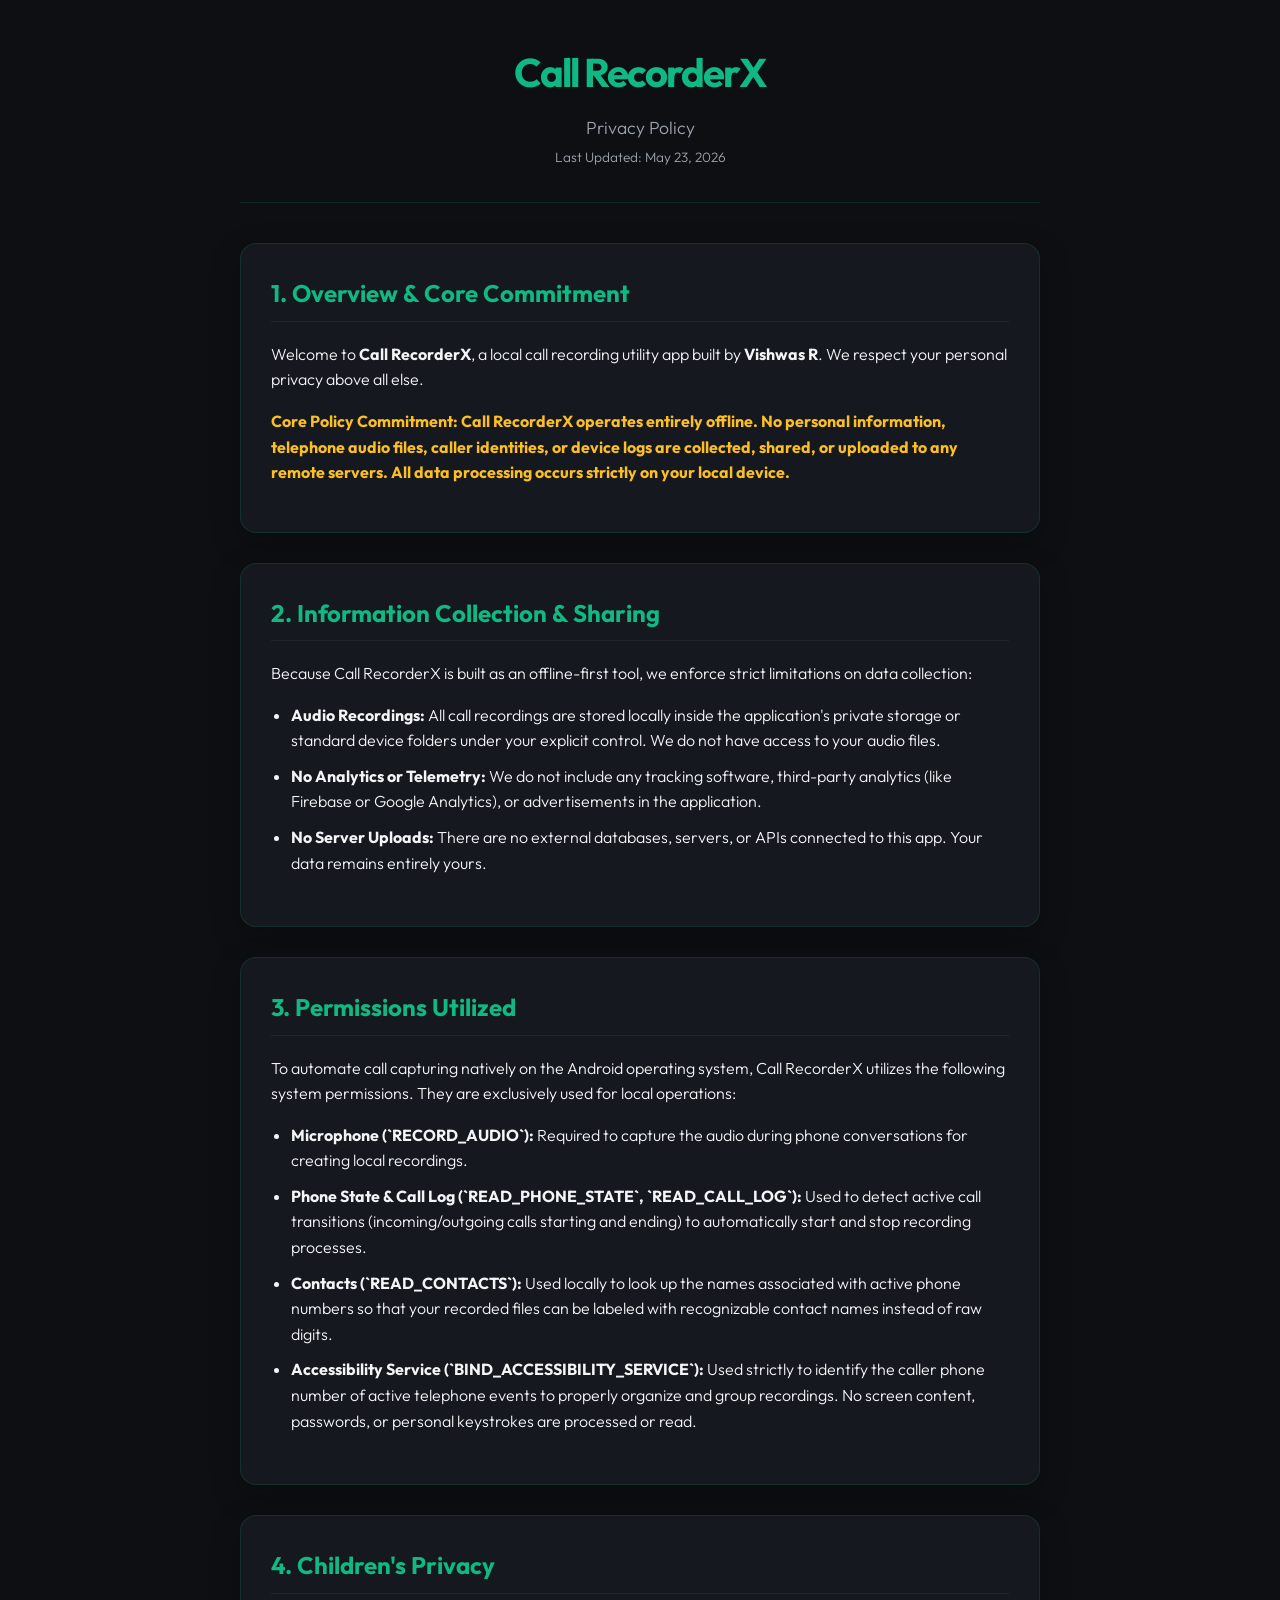
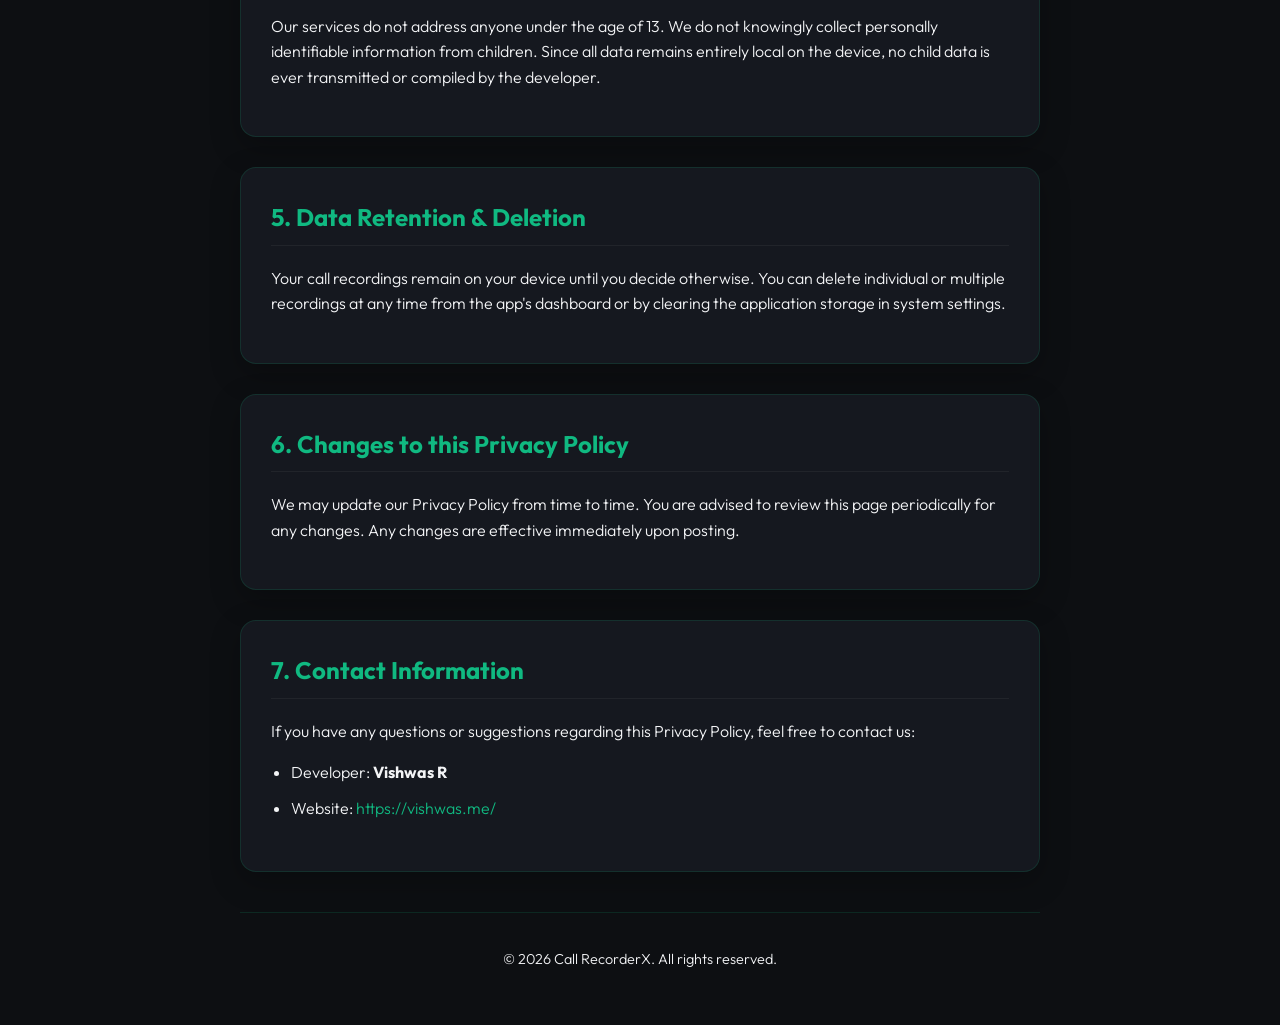
==== docs/privacy.html @ d903be8d "Organize web pages under docs/ folder and add high-end Call RecorderX landing page" ====
<!DOCTYPE html>
<html lang="en">
<head>
    <meta charset="UTF-8">
    <meta name="viewport" content="width=device-width, initial-scale=1.0">
    <title>Privacy Policy | Call RecorderX</title>
    <link rel="preconnect" href="https://fonts.googleapis.com">
    <link rel="preconnect" href="https://fonts.gstatic.com" crossorigin>
    <link href="https://fonts.googleapis.com/css2?family=Outfit:wght@300;400;600;700&display=swap" rel="stylesheet">
    <style>
        :root {
            --bg-color: #0d0f12;
            --card-bg: #15181f;
            --primary: #10b981;
            --text-main: #f3f4f6;
            --text-muted: #9ca3af;
            --border-color: rgba(16, 185, 129, 0.15);
        }

        body {
            font-family: 'Outfit', sans-serif;
            background-color: var(--bg-color);
            color: var(--text-main);
            line-height: 1.6;
            margin: 0;
            padding: 0;
        }

        .container {
            max-width: 800px;
            margin: 0 auto;
            padding: 40px 20px;
        }

        header {
            text-align: center;
            margin-bottom: 40px;
            padding-bottom: 20px;
            border-bottom: 1px solid var(--border-color);
        }

        .logo {
            font-size: 2.5rem;
            font-weight: 700;
            color: var(--primary);
            margin: 0 0 10px 0;
            letter-spacing: -0.05em;
            text-decoration: none;
            display: inline-block;
        }

        .subtitle {
            color: var(--text-muted);
            margin: 0;
            font-size: 1.1rem;
        }

        .card {
            background-color: var(--card-bg);
            border: 1px solid var(--border-color);
            border-radius: 16px;
            padding: 30px;
            box-shadow: 0 10px 30px rgba(0, 0, 0, 0.25);
            margin-bottom: 30px;
        }

        h2 {
            color: var(--primary);
            font-size: 1.5rem;
            margin-top: 0;
            border-bottom: 1px solid rgba(255, 255, 255, 0.05);
            padding-bottom: 8px;
        }

        p, li {
            color: var(--text-main);
            font-weight: 300;
        }

        .highlight {
            color: #fbbf24;
            font-weight: 400;
        }

        ul {
            padding-left: 20px;
            margin-bottom: 20px;
        }

        li {
            margin-bottom: 10px;
        }

        a {
            color: var(--primary);
            text-decoration: none;
        }

        a:hover {
            text-decoration: underline;
        }

        footer {
            text-align: center;
            margin-top: 40px;
            color: var(--text-muted);
            font-size: 0.9rem;
            border-top: 1px solid var(--border-color);
            padding-top: 20px;
        }
    </style>
</head>
<body>
    <div class="container">
        <header>
            <a href="index.html" class="logo">Call RecorderX</a>
            <p class="subtitle">Privacy Policy</p>
            <p style="color: var(--text-muted); font-size: 0.85rem; margin-top: 5px;">Last Updated: May 23, 2026</p>
        </header>

        <div class="card">
            <h2>1. Overview & Core Commitment</h2>
            <p>Welcome to <strong>Call RecorderX</strong>, a local call recording utility app built by <strong>Vishwas R</strong>. We respect your personal privacy above all else.</p>
            <p class="highlight"><strong>Core Policy Commitment: Call RecorderX operates entirely offline. No personal information, telephone audio files, caller identities, or device logs are collected, shared, or uploaded to any remote servers. All data processing occurs strictly on your local device.</strong></p>
        </div>

        <div class="card">
            <h2>2. Information Collection & Sharing</h2>
            <p>Because Call RecorderX is built as an offline-first tool, we enforce strict limitations on data collection:</p>
            <ul>
                <li><strong>Audio Recordings:</strong> All call recordings are stored locally inside the application's private storage or standard device folders under your explicit control. We do not have access to your audio files.</li>
                <li><strong>No Analytics or Telemetry:</strong> We do not include any tracking software, third-party analytics (like Firebase or Google Analytics), or advertisements in the application.</li>
                <li><strong>No Server Uploads:</strong> There are no external databases, servers, or APIs connected to this app. Your data remains entirely yours.</li>
            </ul>
        </div>

        <div class="card">
            <h2>3. Permissions Utilized</h2>
            <p>To automate call capturing natively on the Android operating system, Call RecorderX utilizes the following system permissions. They are exclusively used for local operations:</p>
            <ul>
                <li><strong>Microphone (`RECORD_AUDIO`):</strong> Required to capture the audio during phone conversations for creating local recordings.</li>
                <li><strong>Phone State & Call Log (`READ_PHONE_STATE`, `READ_CALL_LOG`):</strong> Used to detect active call transitions (incoming/outgoing calls starting and ending) to automatically start and stop recording processes.</li>
                <li><strong>Contacts (`READ_CONTACTS`):</strong> Used locally to look up the names associated with active phone numbers so that your recorded files can be labeled with recognizable contact names instead of raw digits.</li>
                <li><strong>Accessibility Service (`BIND_ACCESSIBILITY_SERVICE`):</strong> Used strictly to identify the caller phone number of active telephone events to properly organize and group recordings. No screen content, passwords, or personal keystrokes are processed or read.</li>
            </ul>
        </div>

        <div class="card">
            <h2>4. Children's Privacy</h2>
            <p>Our services do not address anyone under the age of 13. We do not knowingly collect personally identifiable information from children. Since all data remains entirely local on the device, no child data is ever transmitted or compiled by the developer.</p>
        </div>

        <div class="card">
            <h2>5. Data Retention & Deletion</h2>
            <p>Your call recordings remain on your device until you decide otherwise. You can delete individual or multiple recordings at any time from the app's dashboard or by clearing the application storage in system settings.</p>
        </div>

        <div class="card">
            <h2>6. Changes to this Privacy Policy</h2>
            <p>We may update our Privacy Policy from time to time. You are advised to review this page periodically for any changes. Any changes are effective immediately upon posting.</p>
        </div>

        <div class="card">
            <h2>7. Contact Information</h2>
            <p>If you have any questions or suggestions regarding this Privacy Policy, feel free to contact us:</p>
            <ul>
                <li>Developer: <strong>Vishwas R</strong></li>
                <li>Website: <a href="https://vishwas.me/" target="_blank">https://vishwas.me/</a></li>
            </ul>
        </div>

        <footer>
            <p>&copy; 2026 Call RecorderX. All rights reserved.</p>
        </footer>
    </div>
</body>
</html>
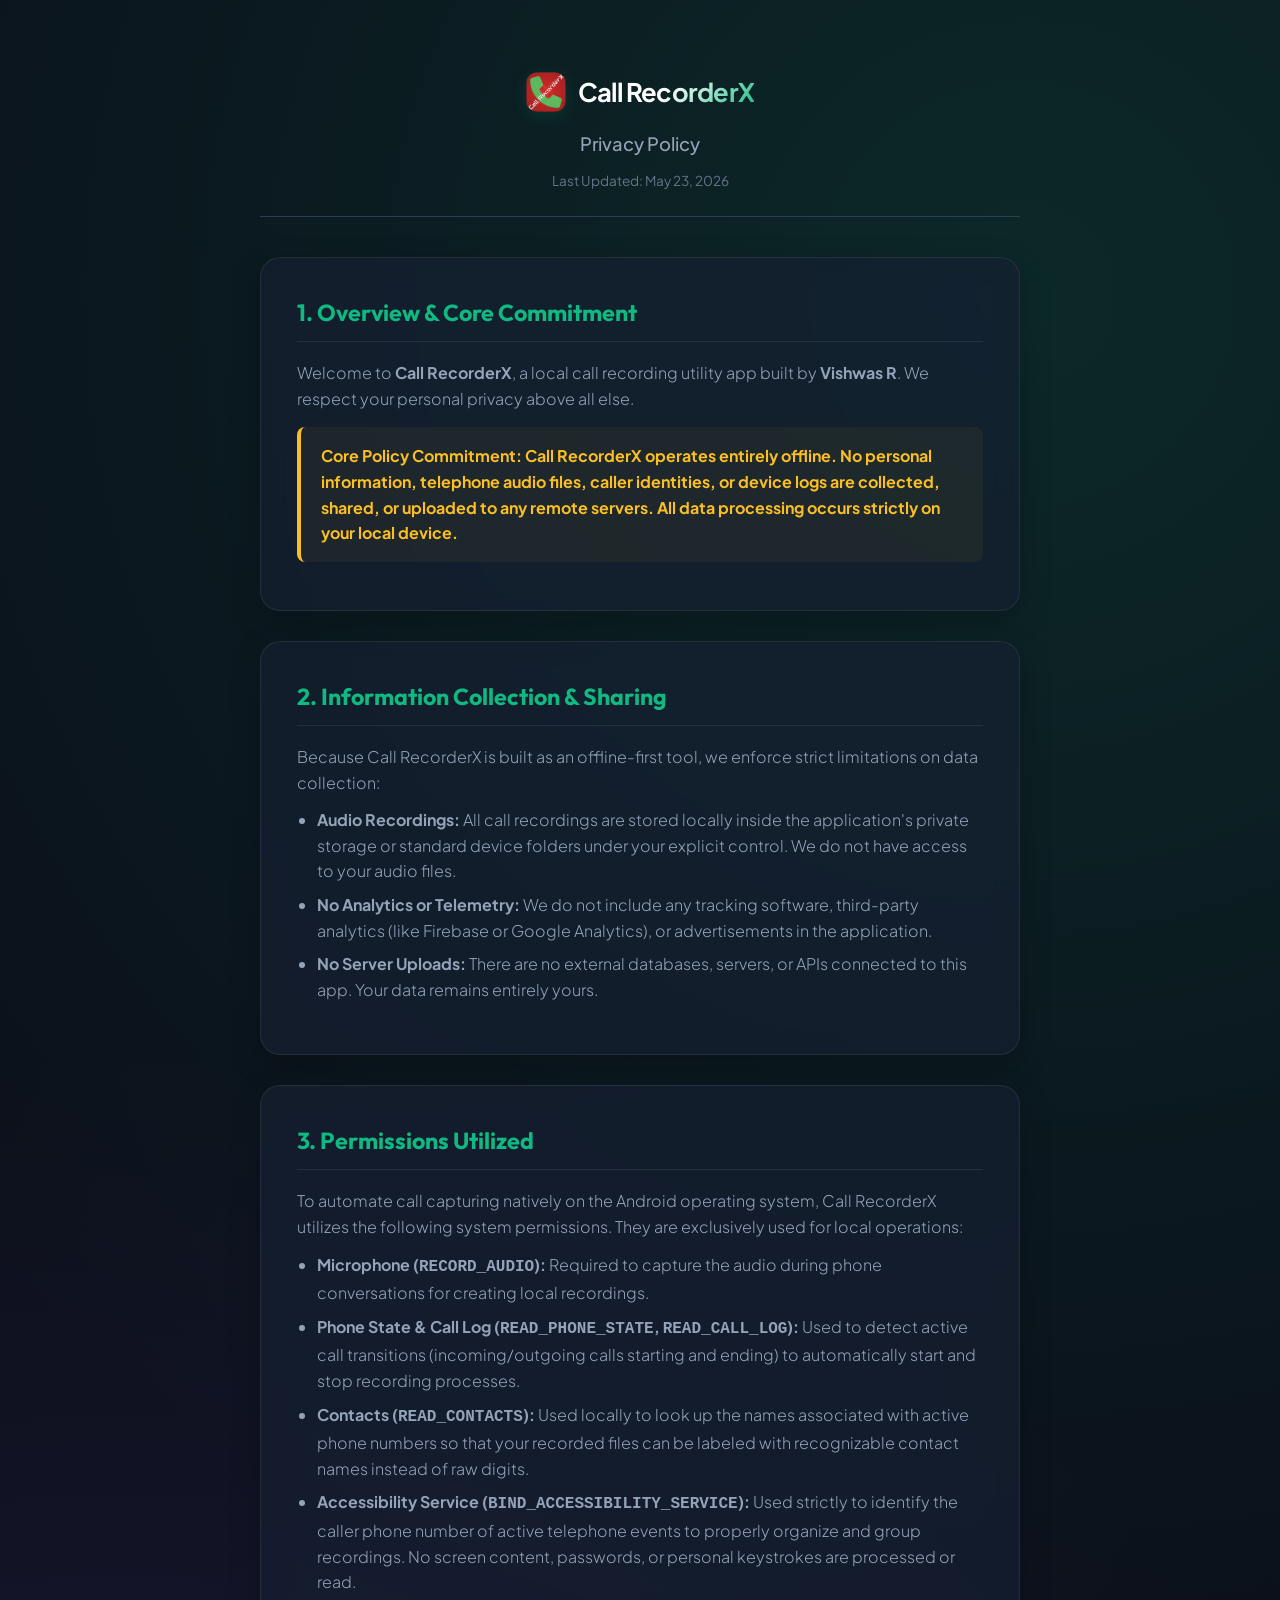
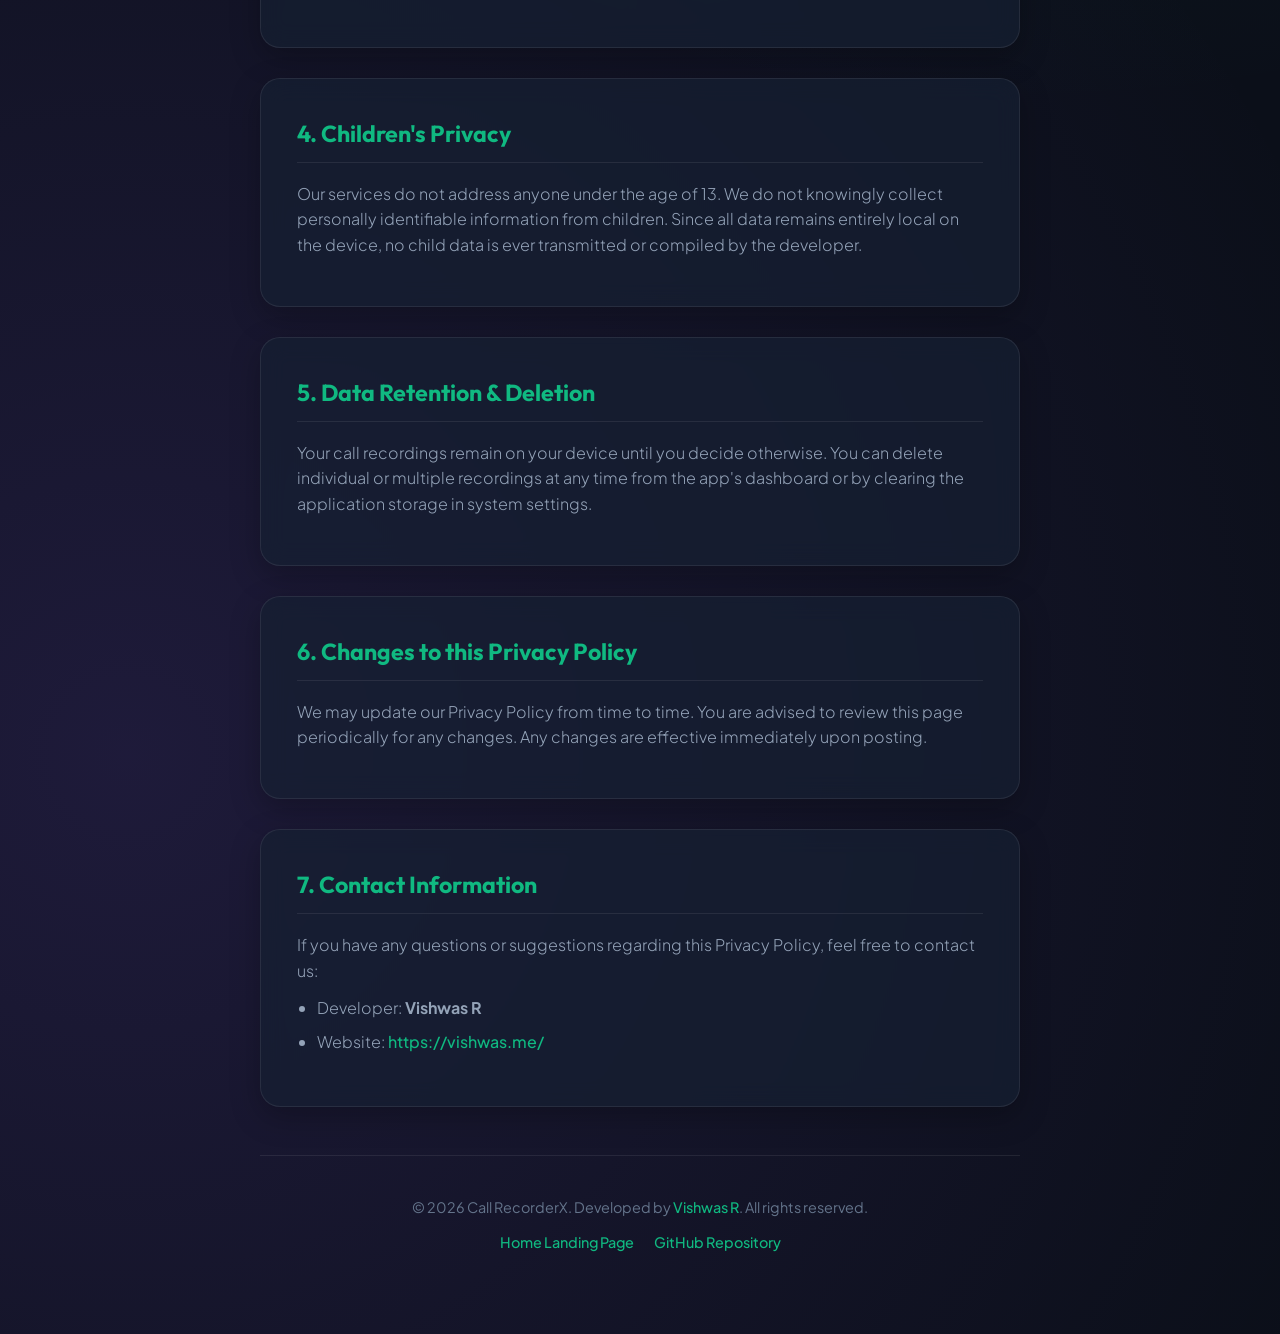
==== commit b35ff17a: "Refactor landing page and privacy policy to use shared stylesheet and update asset paths" ====
--- a/docs/privacy.html
+++ b/docs/privacy.html
@@ -4,173 +4,103 @@
     <meta charset="UTF-8">
     <meta name="viewport" content="width=device-width, initial-scale=1.0">
     <title>Privacy Policy | Call RecorderX</title>
+    <meta name="description" content="Read the privacy policy of Call RecorderX. 100% offline-first application with no data collection or tracking.">
+
+    <!-- Favicon -->
+    <link rel="icon" type="image/png" href="assets/images/logo.png">
+
+    <!-- Open Graph / Facebook -->
+    <meta property="og:type" content="website">
+    <meta property="og:url" content="https://vishwas-r.github.io/call-recorderx-dist/privacy.html">
+    <meta property="og:title" content="Privacy Policy | Call RecorderX">
+    <meta property="og:description" content="Read the privacy policy of Call RecorderX. 100% offline-first application with no data collection or tracking.">
+    <meta property="og:image" content="https://vishwas-r.github.io/call-recorderx-dist/assets/images/logo.png">
+
+    <!-- Twitter -->
+    <meta property="twitter:card" content="summary">
+    <meta property="twitter:url" content="https://vishwas-r.github.io/call-recorderx-dist/privacy.html">
+    <meta property="twitter:title" content="Privacy Policy | Call RecorderX">
+    <meta property="twitter:description" content="Read the privacy policy of Call RecorderX. 100% offline-first application with no data collection or tracking.">
+    <meta property="twitter:image" content="https://vishwas-r.github.io/call-recorderx-dist/assets/images/logo.png">
+
     <link rel="preconnect" href="https://fonts.googleapis.com">
     <link rel="preconnect" href="https://fonts.gstatic.com" crossorigin>
-    <link href="https://fonts.googleapis.com/css2?family=Outfit:wght@300;400;600;700&display=swap" rel="stylesheet">
-    <style>
-        :root {
-            --bg-color: #0d0f12;
-            --card-bg: #15181f;
-            --primary: #10b981;
-            --text-main: #f3f4f6;
-            --text-muted: #9ca3af;
-            --border-color: rgba(16, 185, 129, 0.15);
-        }
-
-        body {
-            font-family: 'Outfit', sans-serif;
-            background-color: var(--bg-color);
-            color: var(--text-main);
-            line-height: 1.6;
-            margin: 0;
-            padding: 0;
-        }
-
-        .container {
-            max-width: 800px;
-            margin: 0 auto;
-            padding: 40px 20px;
-        }
-
-        header {
-            text-align: center;
-            margin-bottom: 40px;
-            padding-bottom: 20px;
-            border-bottom: 1px solid var(--border-color);
-        }
-
-        .logo {
-            font-size: 2.5rem;
-            font-weight: 700;
-            color: var(--primary);
-            margin: 0 0 10px 0;
-            letter-spacing: -0.05em;
-            text-decoration: none;
-            display: inline-block;
-        }
-
-        .subtitle {
-            color: var(--text-muted);
-            margin: 0;
-            font-size: 1.1rem;
-        }
-
-        .card {
-            background-color: var(--card-bg);
-            border: 1px solid var(--border-color);
-            border-radius: 16px;
-            padding: 30px;
-            box-shadow: 0 10px 30px rgba(0, 0, 0, 0.25);
-            margin-bottom: 30px;
-        }
-
-        h2 {
-            color: var(--primary);
-            font-size: 1.5rem;
-            margin-top: 0;
-            border-bottom: 1px solid rgba(255, 255, 255, 0.05);
-            padding-bottom: 8px;
-        }
-
-        p, li {
-            color: var(--text-main);
-            font-weight: 300;
-        }
-
-        .highlight {
-            color: #fbbf24;
-            font-weight: 400;
-        }
-
-        ul {
-            padding-left: 20px;
-            margin-bottom: 20px;
-        }
-
-        li {
-            margin-bottom: 10px;
-        }
-
-        a {
-            color: var(--primary);
-            text-decoration: none;
-        }
-
-        a:hover {
-            text-decoration: underline;
-        }
-
-        footer {
-            text-align: center;
-            margin-top: 40px;
-            color: var(--text-muted);
-            font-size: 0.9rem;
-            border-top: 1px solid var(--border-color);
-            padding-top: 20px;
-        }
-    </style>
+    <link href="https://fonts.googleapis.com/css2?family=Outfit:wght@300;400;500;600;700&family=Plus+Jakarta+Sans:wght@300;400;500;600;700&display=swap" rel="stylesheet">
+    <link rel="stylesheet" href="assets/css/style.css">
 </head>
 <body>
-    <div class="container">
-        <header>
-            <a href="index.html" class="logo">Call RecorderX</a>
-            <p class="subtitle">Privacy Policy</p>
-            <p style="color: var(--text-muted); font-size: 0.85rem; margin-top: 5px;">Last Updated: May 23, 2026</p>
+    <div class="privacy-container" style="padding-top: 48px; padding-bottom: 48px;">
+        <!-- Header -->
+        <header class="privacy-header">
+            <a href="index.html" class="logo-container">
+                <img src="assets/images/logo.png" alt="Call RecorderX Logo" class="logo-img">
+                <span class="logo-text">Call RecorderX</span>
+            </a>
+            <p class="subtitle" style="margin-top: 8px;">Privacy Policy</p>
+            <p style="color: var(--text-muted); font-size: 0.85rem; margin-top: 4px;">Last Updated: May 23, 2026</p>
         </header>
 
-        <div class="card">
-            <h2>1. Overview & Core Commitment</h2>
-            <p>Welcome to <strong>Call RecorderX</strong>, a local call recording utility app built by <strong>Vishwas R</strong>. We respect your personal privacy above all else.</p>
-            <p class="highlight"><strong>Core Policy Commitment: Call RecorderX operates entirely offline. No personal information, telephone audio files, caller identities, or device logs are collected, shared, or uploaded to any remote servers. All data processing occurs strictly on your local device.</strong></p>
-        </div>
+        <!-- Document Sections -->
+        <main>
+            <div class="privacy-card">
+                <h2>1. Overview & Core Commitment</h2>
+                <p>Welcome to <strong>Call RecorderX</strong>, a local call recording utility app built by <strong>Vishwas R</strong>. We respect your personal privacy above all else.</p>
+                <p class="highlight"><strong>Core Policy Commitment: Call RecorderX operates entirely offline. No personal information, telephone audio files, caller identities, or device logs are collected, shared, or uploaded to any remote servers. All data processing occurs strictly on your local device.</strong></p>
+            </div>
 
-        <div class="card">
-            <h2>2. Information Collection & Sharing</h2>
-            <p>Because Call RecorderX is built as an offline-first tool, we enforce strict limitations on data collection:</p>
-            <ul>
-                <li><strong>Audio Recordings:</strong> All call recordings are stored locally inside the application's private storage or standard device folders under your explicit control. We do not have access to your audio files.</li>
-                <li><strong>No Analytics or Telemetry:</strong> We do not include any tracking software, third-party analytics (like Firebase or Google Analytics), or advertisements in the application.</li>
-                <li><strong>No Server Uploads:</strong> There are no external databases, servers, or APIs connected to this app. Your data remains entirely yours.</li>
-            </ul>
-        </div>
+            <div class="privacy-card">
+                <h2>2. Information Collection & Sharing</h2>
+                <p>Because Call RecorderX is built as an offline-first tool, we enforce strict limitations on data collection:</p>
+                <ul>
+                    <li><strong>Audio Recordings:</strong> All call recordings are stored locally inside the application's private storage or standard device folders under your explicit control. We do not have access to your audio files.</li>
+                    <li><strong>No Analytics or Telemetry:</strong> We do not include any tracking software, third-party analytics (like Firebase or Google Analytics), or advertisements in the application.</li>
+                    <li><strong>No Server Uploads:</strong> There are no external databases, servers, or APIs connected to this app. Your data remains entirely yours.</li>
+                </ul>
+            </div>
 
-        <div class="card">
-            <h2>3. Permissions Utilized</h2>
-            <p>To automate call capturing natively on the Android operating system, Call RecorderX utilizes the following system permissions. They are exclusively used for local operations:</p>
-            <ul>
-                <li><strong>Microphone (`RECORD_AUDIO`):</strong> Required to capture the audio during phone conversations for creating local recordings.</li>
-                <li><strong>Phone State & Call Log (`READ_PHONE_STATE`, `READ_CALL_LOG`):</strong> Used to detect active call transitions (incoming/outgoing calls starting and ending) to automatically start and stop recording processes.</li>
-                <li><strong>Contacts (`READ_CONTACTS`):</strong> Used locally to look up the names associated with active phone numbers so that your recorded files can be labeled with recognizable contact names instead of raw digits.</li>
-                <li><strong>Accessibility Service (`BIND_ACCESSIBILITY_SERVICE`):</strong> Used strictly to identify the caller phone number of active telephone events to properly organize and group recordings. No screen content, passwords, or personal keystrokes are processed or read.</li>
-            </ul>
-        </div>
+            <div class="privacy-card">
+                <h2>3. Permissions Utilized</h2>
+                <p>To automate call capturing natively on the Android operating system, Call RecorderX utilizes the following system permissions. They are exclusively used for local operations:</p>
+                <ul>
+                    <li><strong>Microphone (<code>RECORD_AUDIO</code>):</strong> Required to capture the audio during phone conversations for creating local recordings.</li>
+                    <li><strong>Phone State & Call Log (<code>READ_PHONE_STATE</code>, <code>READ_CALL_LOG</code>):</strong> Used to detect active call transitions (incoming/outgoing calls starting and ending) to automatically start and stop recording processes.</li>
+                    <li><strong>Contacts (<code>READ_CONTACTS</code>):</strong> Used locally to look up the names associated with active phone numbers so that your recorded files can be labeled with recognizable contact names instead of raw digits.</li>
+                    <li><strong>Accessibility Service (<code>BIND_ACCESSIBILITY_SERVICE</code>):</strong> Used strictly to identify the caller phone number of active telephone events to properly organize and group recordings. No screen content, passwords, or personal keystrokes are processed or read.</li>
+                </ul>
+            </div>
 
-        <div class="card">
-            <h2>4. Children's Privacy</h2>
-            <p>Our services do not address anyone under the age of 13. We do not knowingly collect personally identifiable information from children. Since all data remains entirely local on the device, no child data is ever transmitted or compiled by the developer.</p>
-        </div>
+            <div class="privacy-card">
+                <h2>4. Children's Privacy</h2>
+                <p>Our services do not address anyone under the age of 13. We do not knowingly collect personally identifiable information from children. Since all data remains entirely local on the device, no child data is ever transmitted or compiled by the developer.</p>
+            </div>
 
-        <div class="card">
-            <h2>5. Data Retention & Deletion</h2>
-            <p>Your call recordings remain on your device until you decide otherwise. You can delete individual or multiple recordings at any time from the app's dashboard or by clearing the application storage in system settings.</p>
-        </div>
+            <div class="privacy-card">
+                <h2>5. Data Retention & Deletion</h2>
+                <p>Your call recordings remain on your device until you decide otherwise. You can delete individual or multiple recordings at any time from the app's dashboard or by clearing the application storage in system settings.</p>
+            </div>
 
-        <div class="card">
-            <h2>6. Changes to this Privacy Policy</h2>
-            <p>We may update our Privacy Policy from time to time. You are advised to review this page periodically for any changes. Any changes are effective immediately upon posting.</p>
-        </div>
+            <div class="privacy-card">
+                <h2>6. Changes to this Privacy Policy</h2>
+                <p>We may update our Privacy Policy from time to time. You are advised to review this page periodically for any changes. Any changes are effective immediately upon posting.</p>
+            </div>
 
-        <div class="card">
-            <h2>7. Contact Information</h2>
-            <p>If you have any questions or suggestions regarding this Privacy Policy, feel free to contact us:</p>
-            <ul>
-                <li>Developer: <strong>Vishwas R</strong></li>
-                <li>Website: <a href="https://vishwas.me/" target="_blank">https://vishwas.me/</a></li>
-            </ul>
-        </div>
+            <div class="privacy-card">
+                <h2>7. Contact Information</h2>
+                <p>If you have any questions or suggestions regarding this Privacy Policy, feel free to contact us:</p>
+                <ul>
+                    <li>Developer: <strong>Vishwas R</strong></li>
+                    <li>Website: <a href="https://vishwas.me/" target="_blank">https://vishwas.me/</a></li>
+                </ul>
+            </div>
+        </main>
 
-        <footer>
-            <p>&copy; 2026 Call RecorderX. All rights reserved.</p>
+        <!-- Footer -->
+        <footer style="margin-top: 48px;">
+            <p>&copy; 2026 Call RecorderX. Developed by <a href="https://vishwas.me/" target="_blank">Vishwas R</a>. All rights reserved.</p>
+            <div class="footer-links">
+                <a href="index.html">Home Landing Page</a>
+                <a href="https://github.com/vishwas-r/call-recorderx-dist" target="_blank">GitHub Repository</a>
+            </div>
         </footer>
     </div>
 </body>
--- a/docs/assets/css/style.css
+++ b/docs/assets/css/style.css
@@ -0,0 +1,595 @@
+:root {
+    --bg-color: #0B0F19;
+    --card-bg: rgba(22, 32, 50, 0.7);
+    --primary: #10B981;
+    --primary-glow: rgba(16, 185, 129, 0.15);
+    --primary-hover: #059669;
+    --text-main: #FFFFFF;
+    --text-secondary: #94A3B8;
+    --text-muted: #64748B;
+    --border-color: #2E3D56;
+    --glass-border: rgba(255, 255, 255, 0.08);
+    --accent-purple: #8B5CF6;
+    --accent-purple-glow: rgba(139, 92, 246, 0.15);
+}
+
+* {
+    box-sizing: border-box;
+    margin: 0;
+    padding: 0;
+}
+
+body {
+    font-family: 'Plus Jakarta Sans', sans-serif;
+    background-color: var(--bg-color);
+    background-image: 
+        radial-gradient(circle at 80% 10%, var(--primary-glow) 0%, transparent 50%),
+        radial-gradient(circle at 10% 80%, var(--accent-purple-glow) 0%, transparent 50%);
+    color: var(--text-main);
+    line-height: 1.6;
+    min-height: 100vh;
+    display: flex;
+    flex-direction: column;
+    overflow-x: hidden;
+}
+
+h1, h2, h3, h4 {
+    font-family: 'Outfit', sans-serif;
+    font-weight: 700;
+}
+
+.container {
+    max-width: 1080px;
+    width: 100%;
+    margin: 0 auto;
+    padding: 0 24px;
+}
+
+/* --- Header --- */
+header {
+    display: flex;
+    justify-content: space-between;
+    align-items: center;
+    padding: 24px 0;
+    border-bottom: 1px solid var(--border-color);
+    margin-bottom: 48px;
+}
+
+/* Header variant for Privacy Policy page */
+header.privacy-header {
+    flex-direction: column;
+    gap: 8px;
+    text-align: center;
+    align-items: center;
+    border-bottom: 1px solid var(--border-color);
+    margin-bottom: 40px;
+}
+
+header.privacy-header .logo-container {
+    text-decoration: none;
+    transition: transform 0.2s ease;
+}
+
+header.privacy-header .logo-container:hover {
+    transform: scale(1.02);
+}
+
+.logo-container {
+    display: flex;
+    align-items: center;
+    gap: 12px;
+}
+
+.logo-img {
+    width: 40px;
+    height: 40px;
+    border-radius: 12px;
+    box-shadow: 0 4px 15px var(--primary-glow);
+    object-fit: contain;
+}
+
+.logo-text {
+    font-size: 1.6rem;
+    font-weight: 700;
+    letter-spacing: -0.03em;
+    background: linear-gradient(135deg, #FFFFFF 50%, var(--primary) 100%);
+    -webkit-background-clip: text;
+    -webkit-text-fill-color: transparent;
+}
+
+.early-access-badge {
+    font-size: 0.75rem;
+    background-color: var(--border-color);
+    color: var(--primary);
+    padding: 4px 8px;
+    border-radius: 20px;
+    font-weight: 600;
+    border: 1px solid var(--primary-glow);
+}
+
+.subtitle {
+    color: var(--text-secondary);
+    margin: 0;
+    font-size: 1.15rem;
+    font-weight: 500;
+}
+
+nav {
+    display: flex;
+    gap: 24px;
+    align-items: center;
+}
+
+nav a {
+    color: var(--text-secondary);
+    text-decoration: none;
+    font-size: 0.95rem;
+    font-weight: 500;
+    transition: color 0.2s ease;
+}
+
+nav a:hover {
+    color: var(--primary);
+}
+
+.github-link-icon {
+    display: flex;
+    align-items: center;
+    gap: 6px;
+}
+
+/* --- Hero --- */
+.hero {
+    text-align: center;
+    margin-bottom: 48px;
+}
+
+.hero h1 {
+    font-size: 3.4rem;
+    margin: 0 0 16px 0;
+    letter-spacing: -0.04em;
+    line-height: 1.15;
+    background: linear-gradient(135deg, #FFFFFF 40%, var(--primary) 100%);
+    -webkit-background-clip: text;
+    -webkit-text-fill-color: transparent;
+}
+
+.hero p {
+    font-size: 1.2rem;
+    color: var(--text-secondary);
+    max-width: 720px;
+    margin: 0 auto 36px auto;
+    font-weight: 300;
+}
+
+.cta-group {
+    display: flex;
+    gap: 16px;
+    justify-content: center;
+    flex-wrap: wrap;
+    margin-bottom: 48px;
+}
+
+/* --- Buttons --- */
+.btn {
+    display: inline-flex;
+    align-items: center;
+    justify-content: center;
+    padding: 14px 28px;
+    border-radius: 12px;
+    font-weight: 600;
+    font-size: 0.95rem;
+    text-decoration: none;
+    transition: all 0.25s cubic-bezier(0.4, 0, 0.2, 1);
+    gap: 8px;
+    cursor: pointer;
+}
+
+.btn-primary {
+    background-color: var(--primary);
+    color: #0B0F19;
+    box-shadow: 0 4px 20px var(--primary-glow);
+}
+
+.btn-primary:hover {
+    background-color: var(--primary-hover);
+    transform: translateY(-2px);
+    box-shadow: 0 8px 24px rgba(16, 185, 129, 0.4);
+}
+
+.btn-secondary {
+    background-color: rgba(255, 255, 255, 0.03);
+    color: var(--text-main);
+    border: 1px solid var(--glass-border);
+}
+
+.btn-secondary:hover {
+    background-color: rgba(255, 255, 255, 0.08);
+    transform: translateY(-2px);
+    border-color: var(--text-secondary);
+}
+
+/* --- Mockup Graphic Frame --- */
+.mockup-container {
+    width: 100%;
+    border-radius: 24px;
+    overflow: hidden;
+    border: 1px solid var(--border-color);
+    box-shadow: 0 20px 40px rgba(0, 0, 0, 0.4), 0 0 40px rgba(16, 185, 129, 0.05);
+    margin-bottom: 72px;
+    background-color: #080C14;
+    display: flex;
+    justify-content: center;
+    align-items: center;
+    transition: transform 0.3s ease, border-color 0.3s ease;
+}
+
+.mockup-container:hover {
+    transform: scale(1.01);
+    border-color: var(--primary);
+}
+
+.mockup-image {
+    width: 100%;
+    height: auto;
+    display: block;
+    object-fit: cover;
+}
+
+/* --- Fast Badges --- */
+.badge-grid {
+    display: grid;
+    grid-template-columns: repeat(auto-fit, minmax(220px, 1fr));
+    gap: 20px;
+    margin-bottom: 72px;
+}
+
+.badge-card {
+    background-color: var(--card-bg);
+    border: 1px solid var(--glass-border);
+    border-radius: 16px;
+    padding: 24px;
+    text-align: center;
+    transition: all 0.2s ease;
+}
+
+.badge-card:hover {
+    border-color: var(--primary-glow);
+    transform: translateY(-2px);
+}
+
+.badge-icon {
+    font-size: 2rem;
+    margin-bottom: 12px;
+    display: inline-block;
+}
+
+.badge-card h3 {
+    font-size: 1.1rem;
+    margin-bottom: 8px;
+}
+
+.badge-card p {
+    font-size: 0.85rem;
+    color: var(--text-secondary);
+    font-weight: 300;
+}
+
+/* --- Features Section --- */
+.section-header {
+    text-align: center;
+    margin-bottom: 48px;
+}
+
+.section-header h2 {
+    font-size: 2.2rem;
+    margin-bottom: 12px;
+    background: linear-gradient(135deg, #FFFFFF 50%, var(--primary) 100%);
+    -webkit-background-clip: text;
+    -webkit-text-fill-color: transparent;
+}
+
+.section-header p {
+    color: var(--text-secondary);
+    font-size: 1.05rem;
+    max-width: 600px;
+    margin: 0 auto;
+    font-weight: 300;
+}
+
+.features {
+    display: grid;
+    grid-template-columns: repeat(auto-fit, minmax(300px, 1fr));
+    gap: 24px;
+    margin-bottom: 72px;
+}
+
+.feature-card {
+    background-color: var(--card-bg);
+    backdrop-filter: blur(12px);
+    -webkit-backdrop-filter: blur(12px);
+    border: 1px solid var(--glass-border);
+    border-radius: 20px;
+    padding: 32px;
+    box-shadow: 0 10px 30px rgba(0, 0, 0, 0.2);
+    transition: all 0.25s ease;
+    display: flex;
+    flex-direction: column;
+    gap: 14px;
+}
+
+.feature-card:hover {
+    border-color: var(--primary);
+    box-shadow: 0 12px 36px rgba(16, 185, 129, 0.08);
+    transform: translateY(-4px);
+}
+
+.feature-top {
+    display: flex;
+    align-items: center;
+    gap: 14px;
+}
+
+.feature-icon-wrapper {
+    width: 44px;
+    height: 44px;
+    border-radius: 10px;
+    background-color: rgba(16, 185, 129, 0.1);
+    border: 1px solid rgba(16, 185, 129, 0.2);
+    display: flex;
+    align-items: center;
+    justify-content: center;
+    font-size: 1.35rem;
+    color: var(--primary);
+}
+
+.feature-card h3 {
+    font-size: 1.25rem;
+    font-weight: 600;
+}
+
+.feature-card p {
+    font-size: 0.95rem;
+    color: var(--text-secondary);
+    font-weight: 300;
+    line-height: 1.6;
+}
+
+.feature-tags {
+    display: flex;
+    flex-wrap: wrap;
+    gap: 6px;
+    margin-top: auto;
+    padding-top: 12px;
+}
+
+.feature-tag {
+    font-size: 0.72rem;
+    background-color: rgba(255, 255, 255, 0.04);
+    border: 1px solid var(--glass-border);
+    padding: 3px 8px;
+    border-radius: 6px;
+    color: var(--text-secondary);
+    font-weight: 500;
+}
+
+.feature-tag-primary {
+    color: var(--primary);
+    border-color: rgba(16, 185, 129, 0.2);
+    background-color: rgba(16, 185, 129, 0.05);
+}
+
+/* --- Setup / Configuration Guide --- */
+.guide-section {
+    background-color: rgba(22, 32, 50, 0.4);
+    border: 1px solid var(--border-color);
+    border-radius: 24px;
+    padding: 48px 32px;
+    margin-bottom: 72px;
+}
+
+.guide-steps {
+    display: flex;
+    flex-direction: column;
+    gap: 32px;
+    margin-top: 36px;
+}
+
+.guide-step {
+    display: flex;
+    gap: 20px;
+    align-items: flex-start;
+}
+
+.step-number {
+    width: 36px;
+    height: 36px;
+    border-radius: 50%;
+    background-color: var(--primary-glow);
+    border: 1px solid var(--primary);
+    color: var(--primary);
+    display: flex;
+    align-items: center;
+    justify-content: center;
+    font-weight: 700;
+    font-size: 0.95rem;
+    flex-shrink: 0;
+    font-family: 'Outfit', sans-serif;
+}
+
+.step-content {
+    flex: 1;
+}
+
+.step-content h3 {
+    font-size: 1.15rem;
+    margin-bottom: 8px;
+}
+
+.step-content p {
+    font-size: 0.95rem;
+    color: var(--text-secondary);
+    font-weight: 300;
+    margin-bottom: 12px;
+}
+
+/* Bypass sub-card */
+.bypass-card {
+    background-color: rgba(139, 92, 246, 0.05);
+    border: 1px dashed rgba(139, 92, 246, 0.25);
+    border-radius: 12px;
+    padding: 20px;
+    margin-top: 12px;
+}
+
+.bypass-card h4 {
+    color: var(--accent-purple);
+    font-size: 0.95rem;
+    margin-bottom: 8px;
+    display: flex;
+    align-items: center;
+    gap: 6px;
+}
+
+.bypass-card ol {
+    padding-left: 20px;
+    font-size: 0.88rem;
+    color: var(--text-secondary);
+    font-weight: 300;
+}
+
+.bypass-card li {
+    margin-bottom: 4px;
+}
+
+/* --- Privacy Policy Page Cards --- */
+.privacy-container {
+    max-width: 800px;
+    width: 100%;
+    margin: 0 auto;
+    padding: 0 20px;
+}
+
+.privacy-card {
+    background-color: var(--card-bg);
+    backdrop-filter: blur(12px);
+    -webkit-backdrop-filter: blur(12px);
+    border: 1px solid var(--glass-border);
+    border-radius: 20px;
+    padding: 36px;
+    box-shadow: 0 10px 30px rgba(0, 0, 0, 0.25);
+    margin-bottom: 30px;
+    transition: all 0.2s ease;
+}
+
+.privacy-card:hover {
+    border-color: var(--primary-glow);
+}
+
+.privacy-card h2 {
+    color: var(--primary);
+    font-size: 1.45rem;
+    margin-top: 0;
+    border-bottom: 1px solid rgba(255, 255, 255, 0.08);
+    padding-bottom: 10px;
+    margin-bottom: 18px;
+}
+
+.privacy-card p, .privacy-card li {
+    color: var(--text-secondary);
+    font-size: 1rem;
+    font-weight: 300;
+    margin-bottom: 12px;
+}
+
+.privacy-card ul {
+    padding-left: 20px;
+    margin-bottom: 16px;
+}
+
+.privacy-card li {
+    margin-bottom: 8px;
+}
+
+.highlight {
+    color: #fbbf24;
+    font-weight: 500;
+    background-color: rgba(251, 191, 36, 0.05);
+    border-left: 4px solid #fbbf24;
+    padding: 16px 20px;
+    border-radius: 8px;
+    margin: 16px 0;
+}
+
+.highlight strong {
+    color: #fbbf24;
+}
+
+.privacy-card a {
+    color: var(--primary);
+    text-decoration: none;
+    font-weight: 500;
+    transition: color 0.2s ease;
+}
+
+.privacy-card a:hover {
+    color: var(--primary-hover);
+    text-decoration: underline;
+}
+
+/* --- Footer --- */
+footer {
+    text-align: center;
+    padding: 40px 0;
+    border-top: 1px solid var(--glass-border);
+    color: var(--text-muted);
+    font-size: 0.9rem;
+    margin-top: auto;
+}
+
+footer p {
+    margin-bottom: 12px;
+}
+
+footer a {
+    color: var(--primary);
+    text-decoration: none;
+    font-weight: 500;
+    transition: color 0.2s ease;
+}
+
+footer a:hover {
+    color: var(--primary-hover);
+    text-decoration: underline;
+}
+
+.footer-links {
+    display: flex;
+    justify-content: center;
+    gap: 20px;
+    margin-top: 12px;
+}
+
+/* --- Responsive Queries --- */
+@media (max-width: 768px) {
+    .hero h1 {
+        font-size: 2.5rem;
+    }
+    .hero p {
+        font-size: 1.05rem;
+    }
+    header {
+        flex-direction: column;
+        gap: 16px;
+        text-align: center;
+    }
+    .guide-step {
+        gap: 12px;
+    }
+    .btn {
+        width: 100%;
+    }
+    .privacy-card {
+        padding: 24px;
+    }
+}
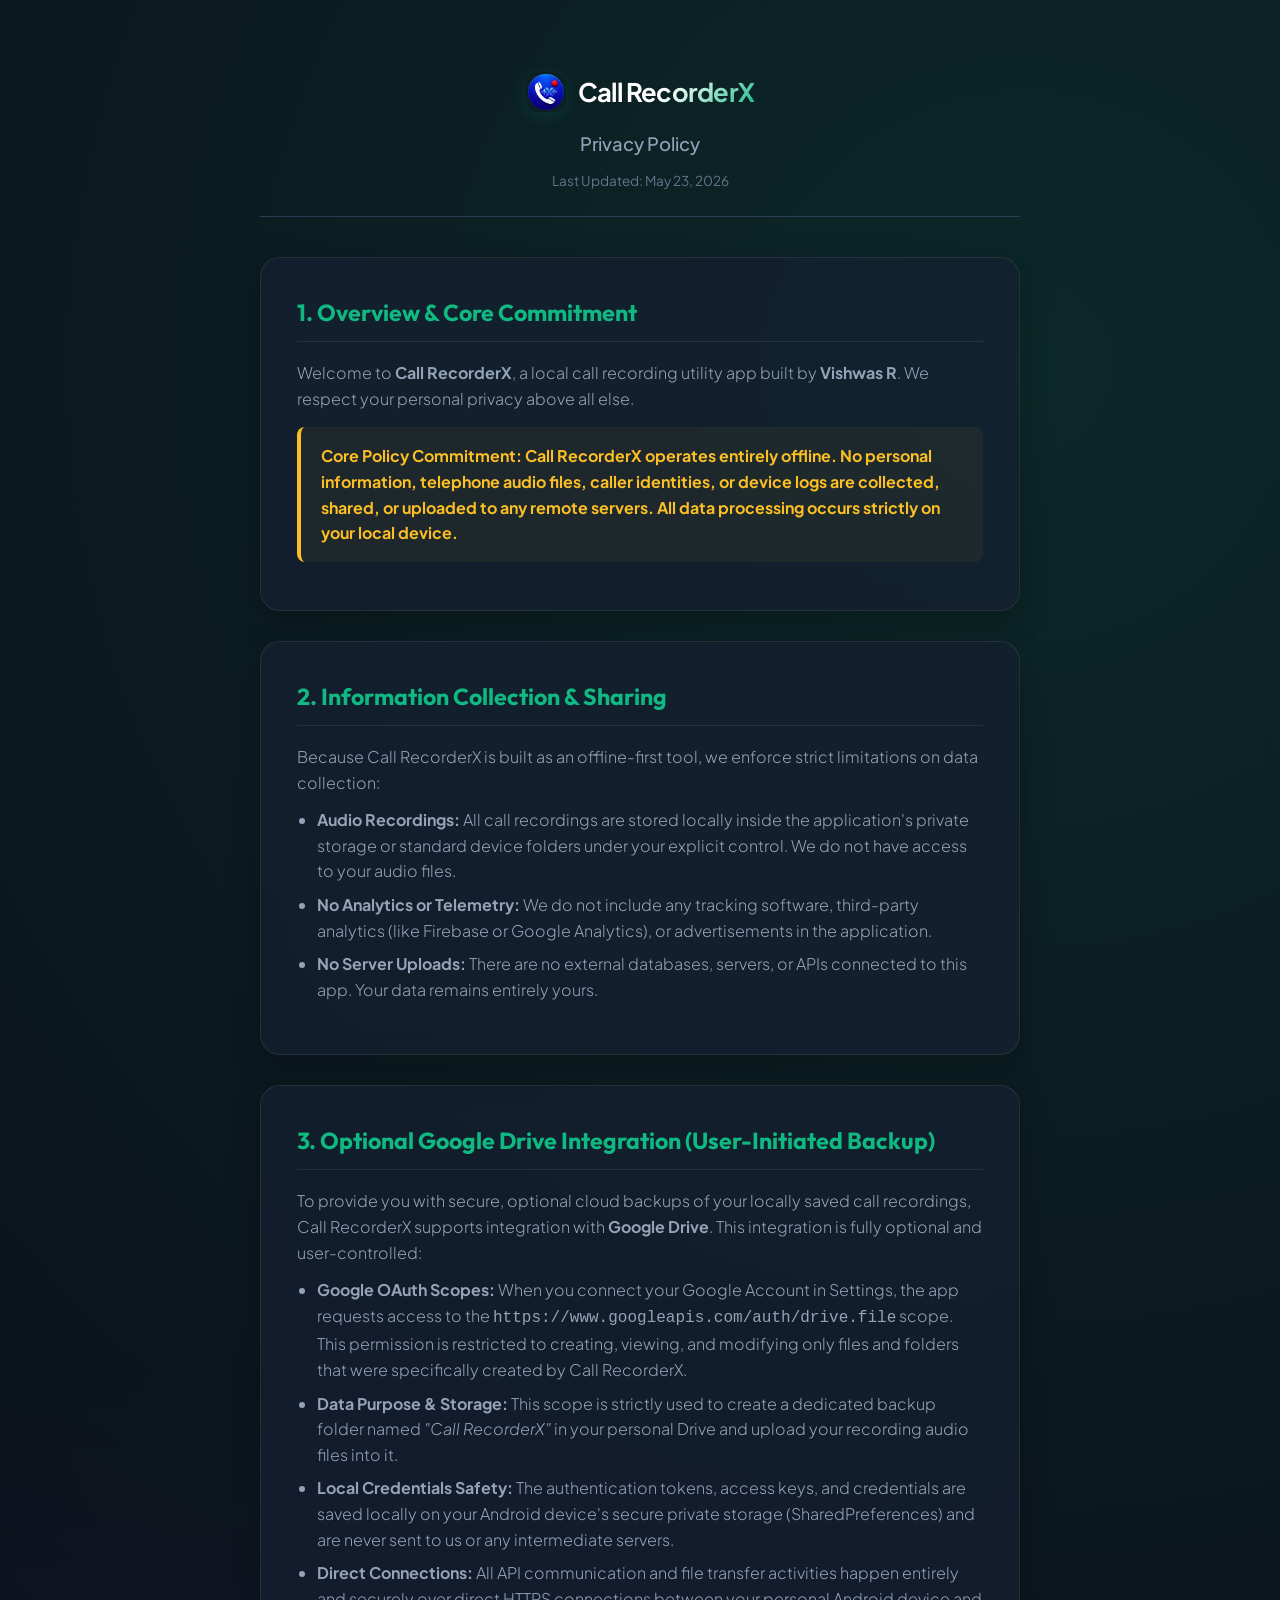
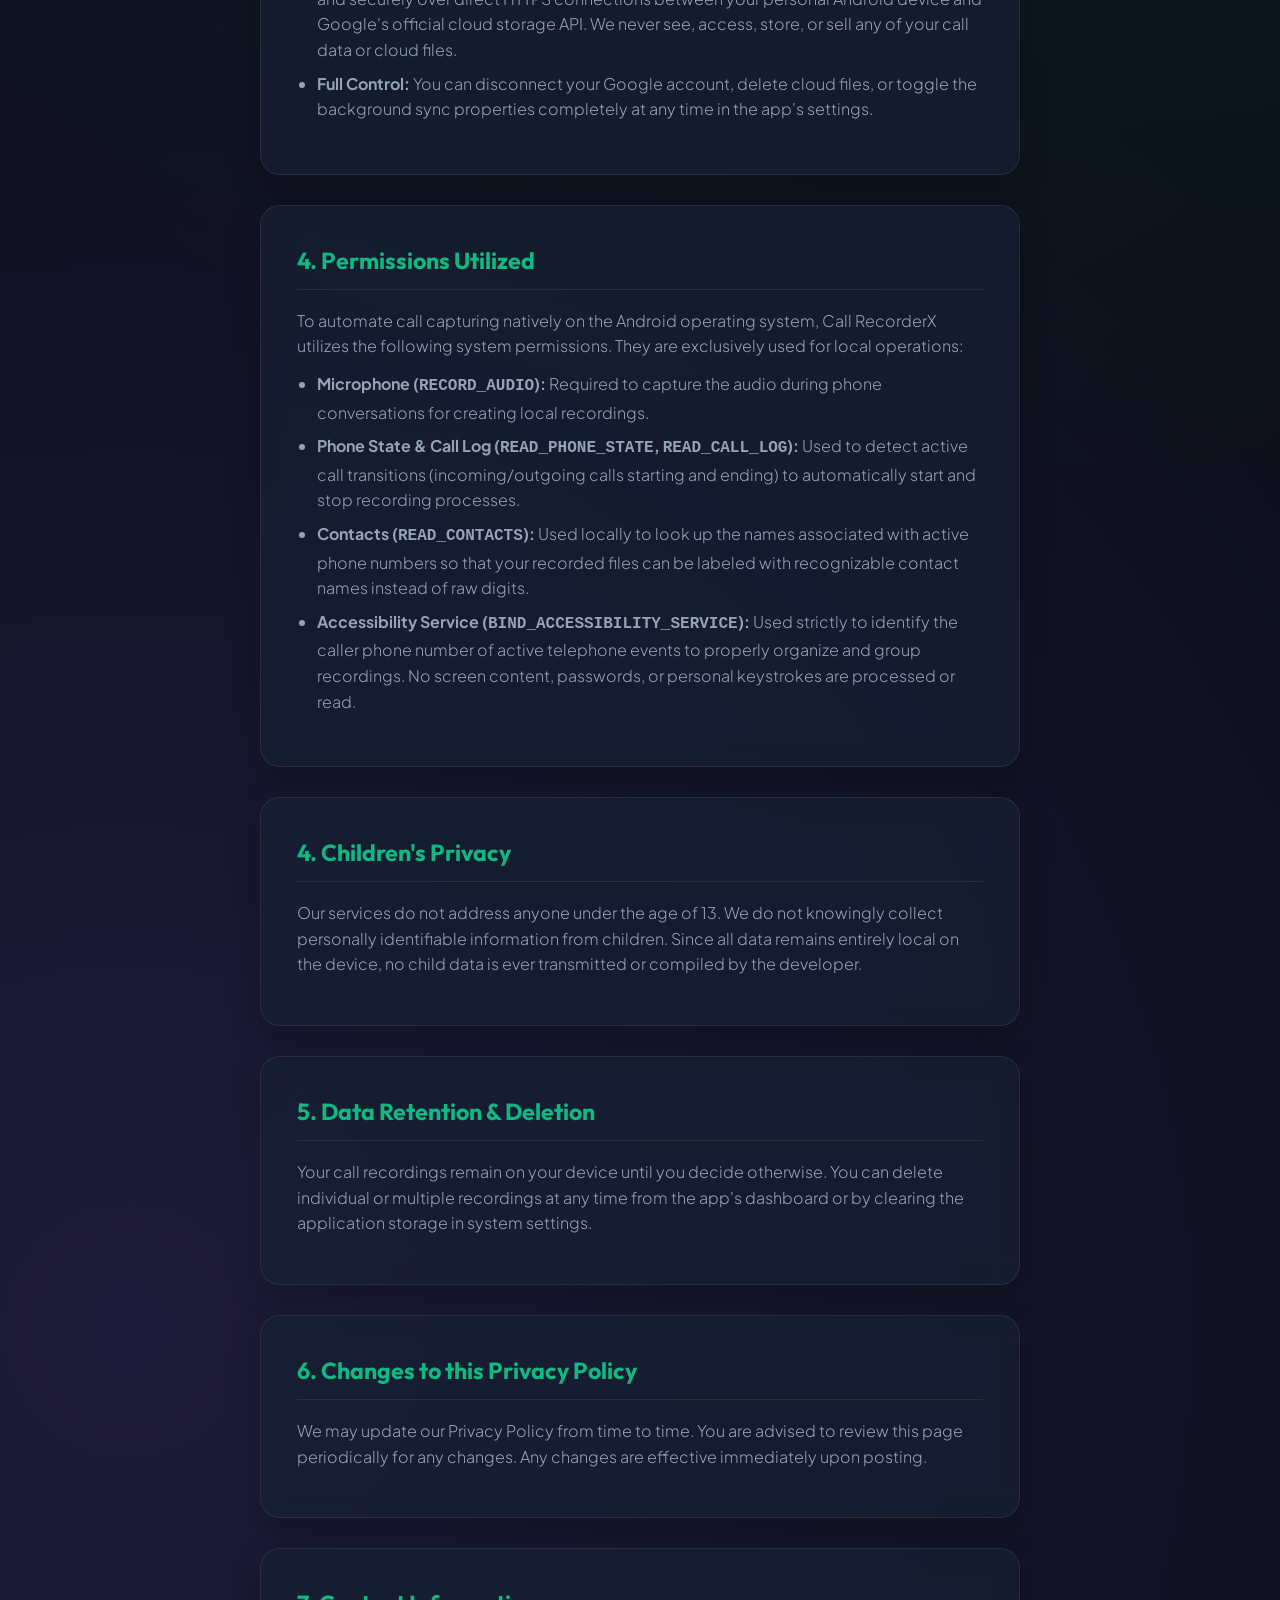
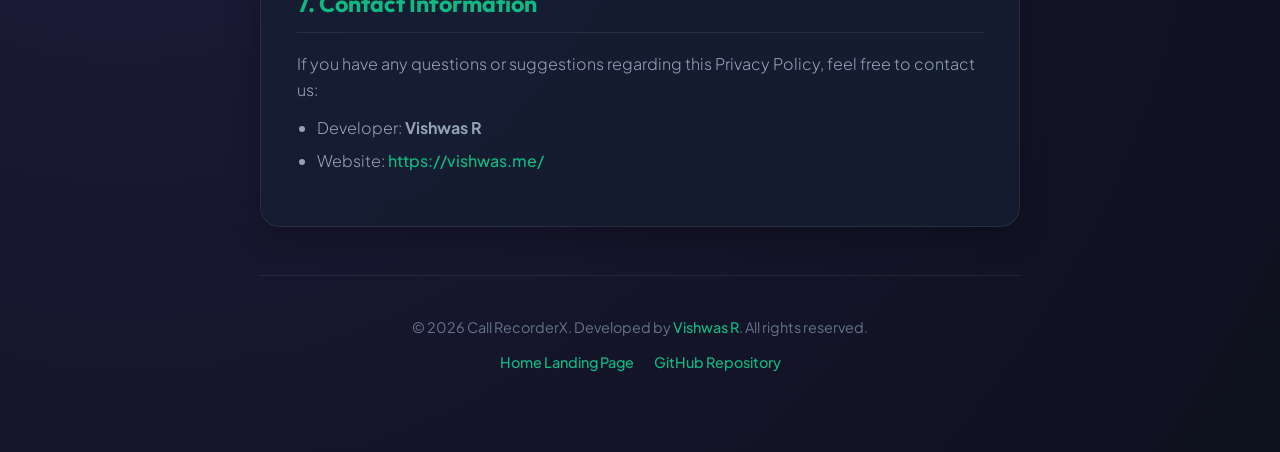
==== commit e034212e: "Update homepage and privacy disclosures for Google OAuth verification" ====
--- a/docs/privacy.html
+++ b/docs/privacy.html
@@ -11,17 +11,17 @@
 
     <!-- Open Graph / Facebook -->
     <meta property="og:type" content="website">
-    <meta property="og:url" content="https://vishwas-r.github.io/call-recorderx-dist/privacy.html">
+    <meta property="og:url" content="https://dev.csultimates.com/crx/privacy.html">
     <meta property="og:title" content="Privacy Policy | Call RecorderX">
     <meta property="og:description" content="Read the privacy policy of Call RecorderX. 100% offline-first application with no data collection or tracking.">
-    <meta property="og:image" content="https://vishwas-r.github.io/call-recorderx-dist/assets/images/logo.png">
+    <meta property="og:image" content="https://dev.csultimates.com/crx/assets/images/logo.png">
 
     <!-- Twitter -->
     <meta property="twitter:card" content="summary">
-    <meta property="twitter:url" content="https://vishwas-r.github.io/call-recorderx-dist/privacy.html">
+    <meta property="twitter:url" content="https://dev.csultimates.com/crx/privacy.html">
     <meta property="twitter:title" content="Privacy Policy | Call RecorderX">
     <meta property="twitter:description" content="Read the privacy policy of Call RecorderX. 100% offline-first application with no data collection or tracking.">
-    <meta property="twitter:image" content="https://vishwas-r.github.io/call-recorderx-dist/assets/images/logo.png">
+    <meta property="twitter:image" content="https://dev.csultimates.com/crx/assets/images/logo.png">
 
     <link rel="preconnect" href="https://fonts.googleapis.com">
     <link rel="preconnect" href="https://fonts.gstatic.com" crossorigin>
@@ -59,7 +59,19 @@
             </div>
 
             <div class="privacy-card">
-                <h2>3. Permissions Utilized</h2>
+                <h2>3. Optional Google Drive Integration (User-Initiated Backup)</h2>
+                <p>To provide you with secure, optional cloud backups of your locally saved call recordings, Call RecorderX supports integration with <strong>Google Drive</strong>. This integration is fully optional and user-controlled:</p>
+                <ul>
+                    <li><strong>Google OAuth Scopes:</strong> When you connect your Google Account in Settings, the app requests access to the <code>https://www.googleapis.com/auth/drive.file</code> scope. This permission is restricted to creating, viewing, and modifying only files and folders that were specifically created by Call RecorderX.</li>
+                    <li><strong>Data Purpose & Storage:</strong> This scope is strictly used to create a dedicated backup folder named <em>"Call RecorderX"</em> in your personal Drive and upload your recording audio files into it.</li>
+                    <li><strong>Local Credentials Safety:</strong> The authentication tokens, access keys, and credentials are saved locally on your Android device's secure private storage (SharedPreferences) and are never sent to us or any intermediate servers.</li>
+                    <li><strong>Direct Connections:</strong> All API communication and file transfer activities happen entirely and securely over direct HTTPS connections between your personal Android device and Google's official cloud storage API. We never see, access, store, or sell any of your call data or cloud files.</li>
+                    <li><strong>Full Control:</strong> You can disconnect your Google account, delete cloud files, or toggle the background sync properties completely at any time in the app's settings.</li>
+                </ul>
+            </div>
+
+            <div class="privacy-card">
+                <h2>4. Permissions Utilized</h2>
                 <p>To automate call capturing natively on the Android operating system, Call RecorderX utilizes the following system permissions. They are exclusively used for local operations:</p>
                 <ul>
                     <li><strong>Microphone (<code>RECORD_AUDIO</code>):</strong> Required to capture the audio during phone conversations for creating local recordings.</li>
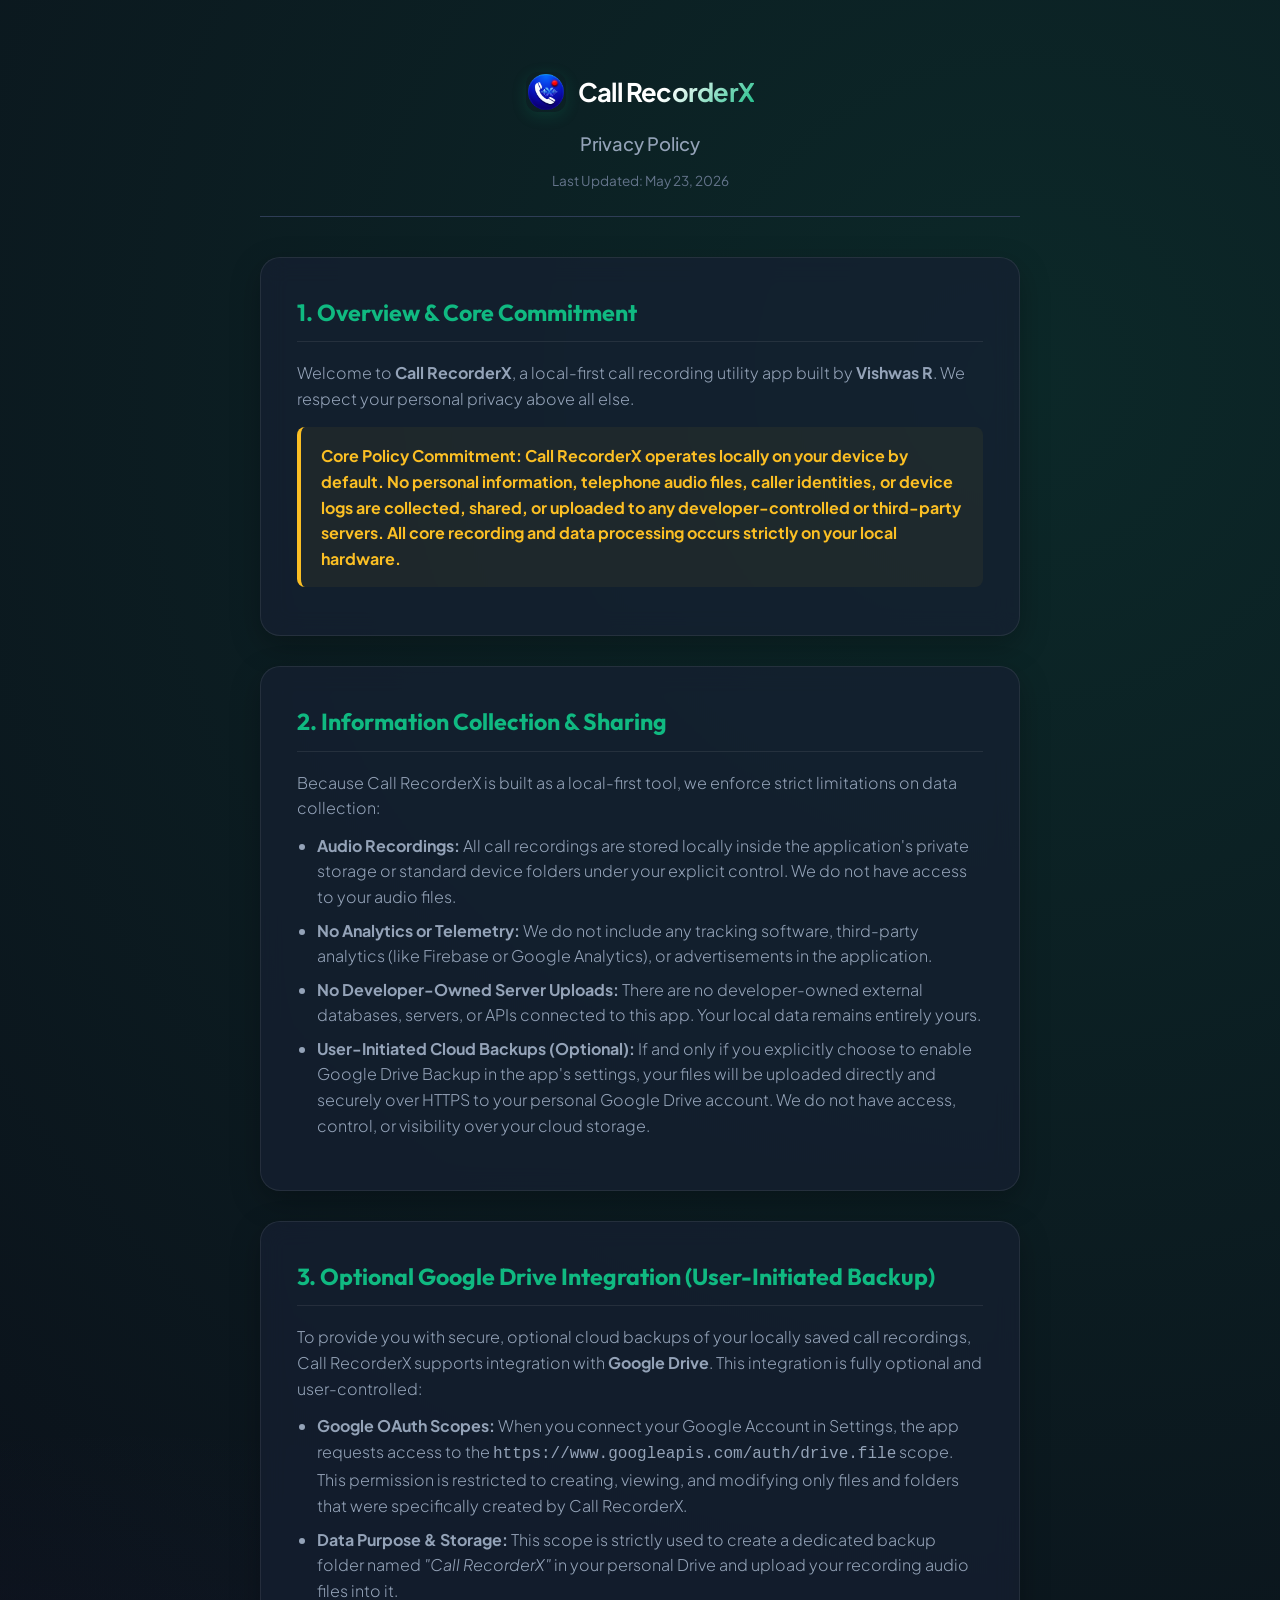
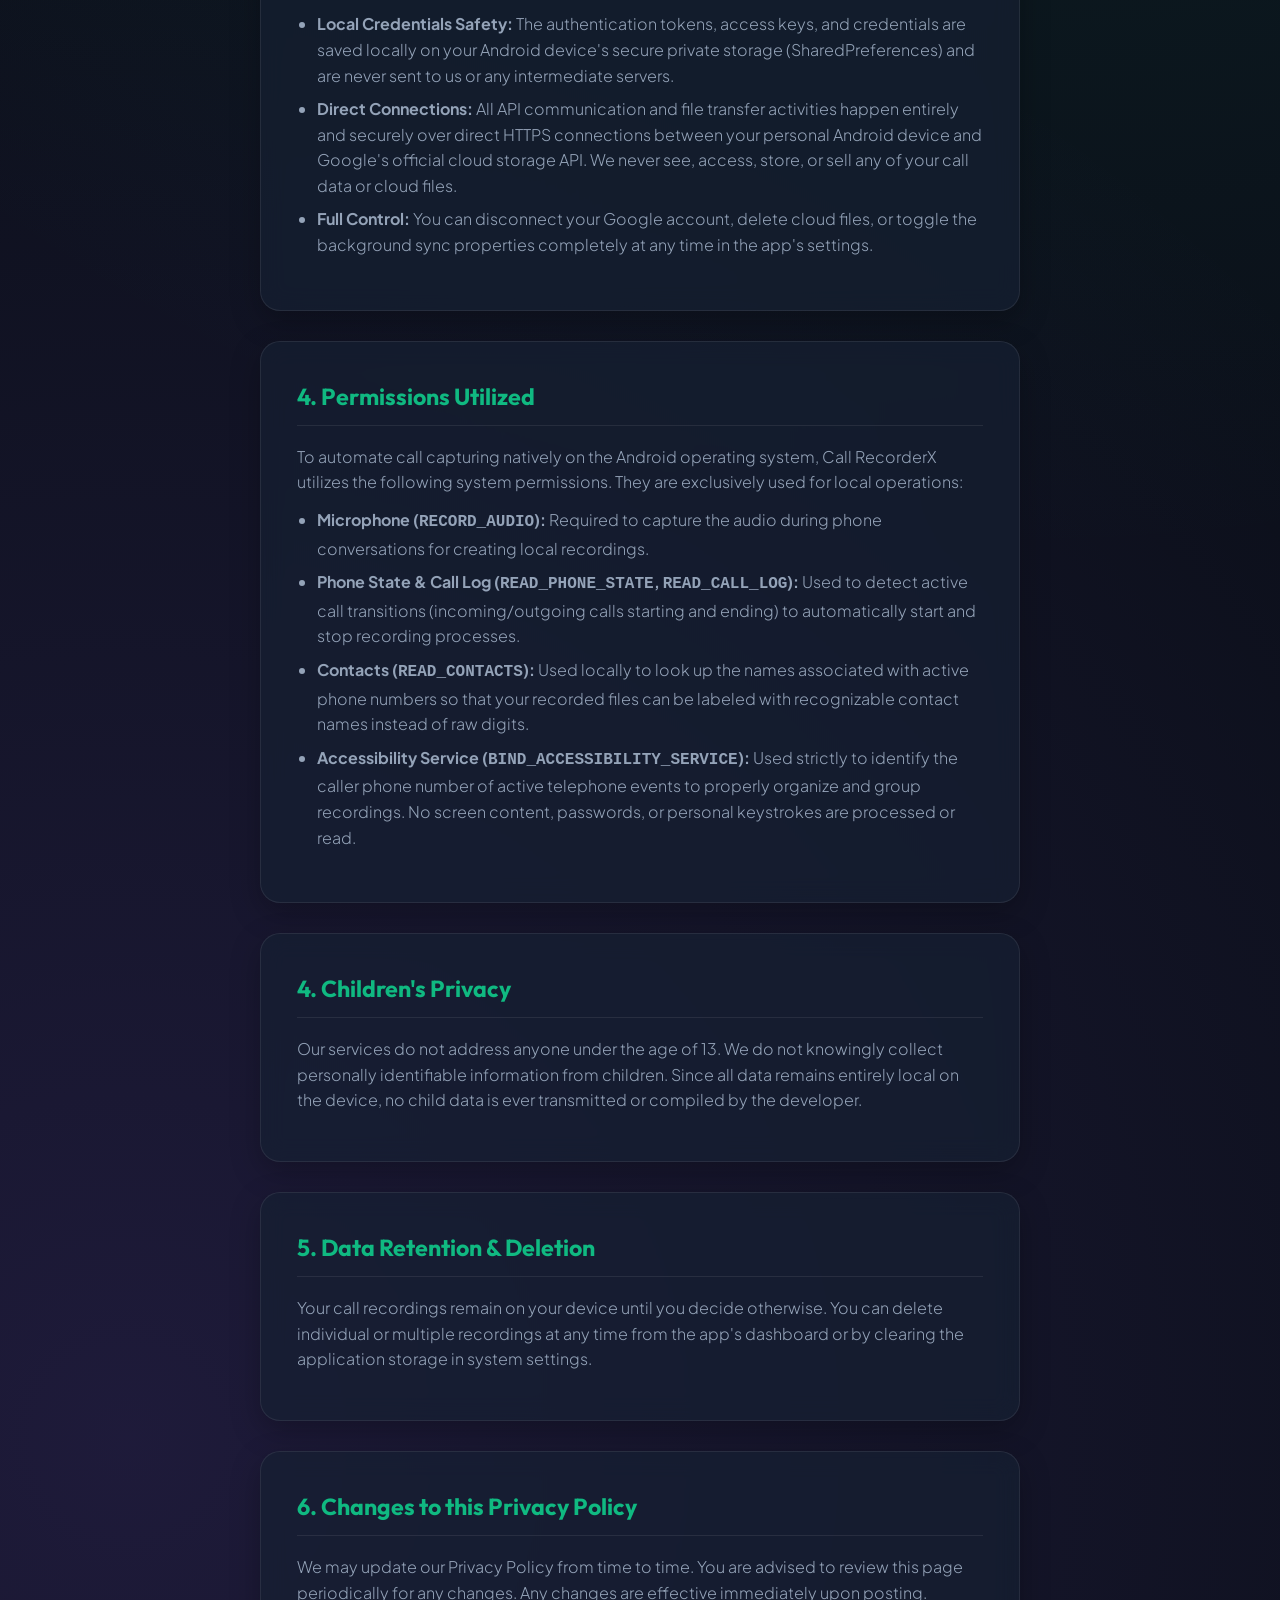
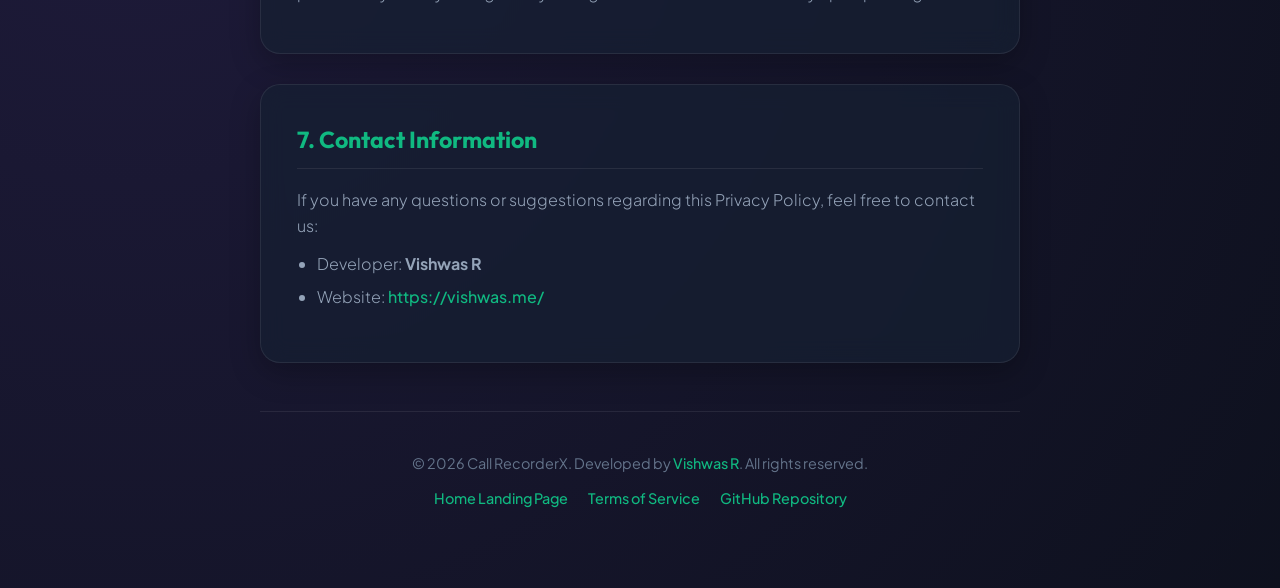
==== commit 11606cae: "Update branding, add Terms of Service, and adjust local-first data sync statements for Google OAuth " ====
--- a/docs/privacy.html
+++ b/docs/privacy.html
@@ -44,17 +44,18 @@
         <main>
             <div class="privacy-card">
                 <h2>1. Overview & Core Commitment</h2>
-                <p>Welcome to <strong>Call RecorderX</strong>, a local call recording utility app built by <strong>Vishwas R</strong>. We respect your personal privacy above all else.</p>
-                <p class="highlight"><strong>Core Policy Commitment: Call RecorderX operates entirely offline. No personal information, telephone audio files, caller identities, or device logs are collected, shared, or uploaded to any remote servers. All data processing occurs strictly on your local device.</strong></p>
+                <p>Welcome to <strong>Call RecorderX</strong>, a local-first call recording utility app built by <strong>Vishwas R</strong>. We respect your personal privacy above all else.</p>
+                <p class="highlight"><strong>Core Policy Commitment: Call RecorderX operates locally on your device by default. No personal information, telephone audio files, caller identities, or device logs are collected, shared, or uploaded to any developer-controlled or third-party servers. All core recording and data processing occurs strictly on your local hardware.</strong></p>
             </div>
 
             <div class="privacy-card">
                 <h2>2. Information Collection & Sharing</h2>
-                <p>Because Call RecorderX is built as an offline-first tool, we enforce strict limitations on data collection:</p>
+                <p>Because Call RecorderX is built as a local-first tool, we enforce strict limitations on data collection:</p>
                 <ul>
                     <li><strong>Audio Recordings:</strong> All call recordings are stored locally inside the application's private storage or standard device folders under your explicit control. We do not have access to your audio files.</li>
                     <li><strong>No Analytics or Telemetry:</strong> We do not include any tracking software, third-party analytics (like Firebase or Google Analytics), or advertisements in the application.</li>
-                    <li><strong>No Server Uploads:</strong> There are no external databases, servers, or APIs connected to this app. Your data remains entirely yours.</li>
+                    <li><strong>No Developer-Owned Server Uploads:</strong> There are no developer-owned external databases, servers, or APIs connected to this app. Your local data remains entirely yours.</li>
+                    <li><strong>User-Initiated Cloud Backups (Optional):</strong> If and only if you explicitly choose to enable Google Drive Backup in the app's settings, your files will be uploaded directly and securely over HTTPS to your personal Google Drive account. We do not have access, control, or visibility over your cloud storage.</li>
                 </ul>
             </div>
 
@@ -111,6 +112,7 @@
             <p>&copy; 2026 Call RecorderX. Developed by <a href="https://vishwas.me/" target="_blank">Vishwas R</a>. All rights reserved.</p>
             <div class="footer-links">
                 <a href="index.html">Home Landing Page</a>
+                <a href="terms.html">Terms of Service</a>
                 <a href="https://github.com/vishwas-r/call-recorderx-dist" target="_blank">GitHub Repository</a>
             </div>
         </footer>
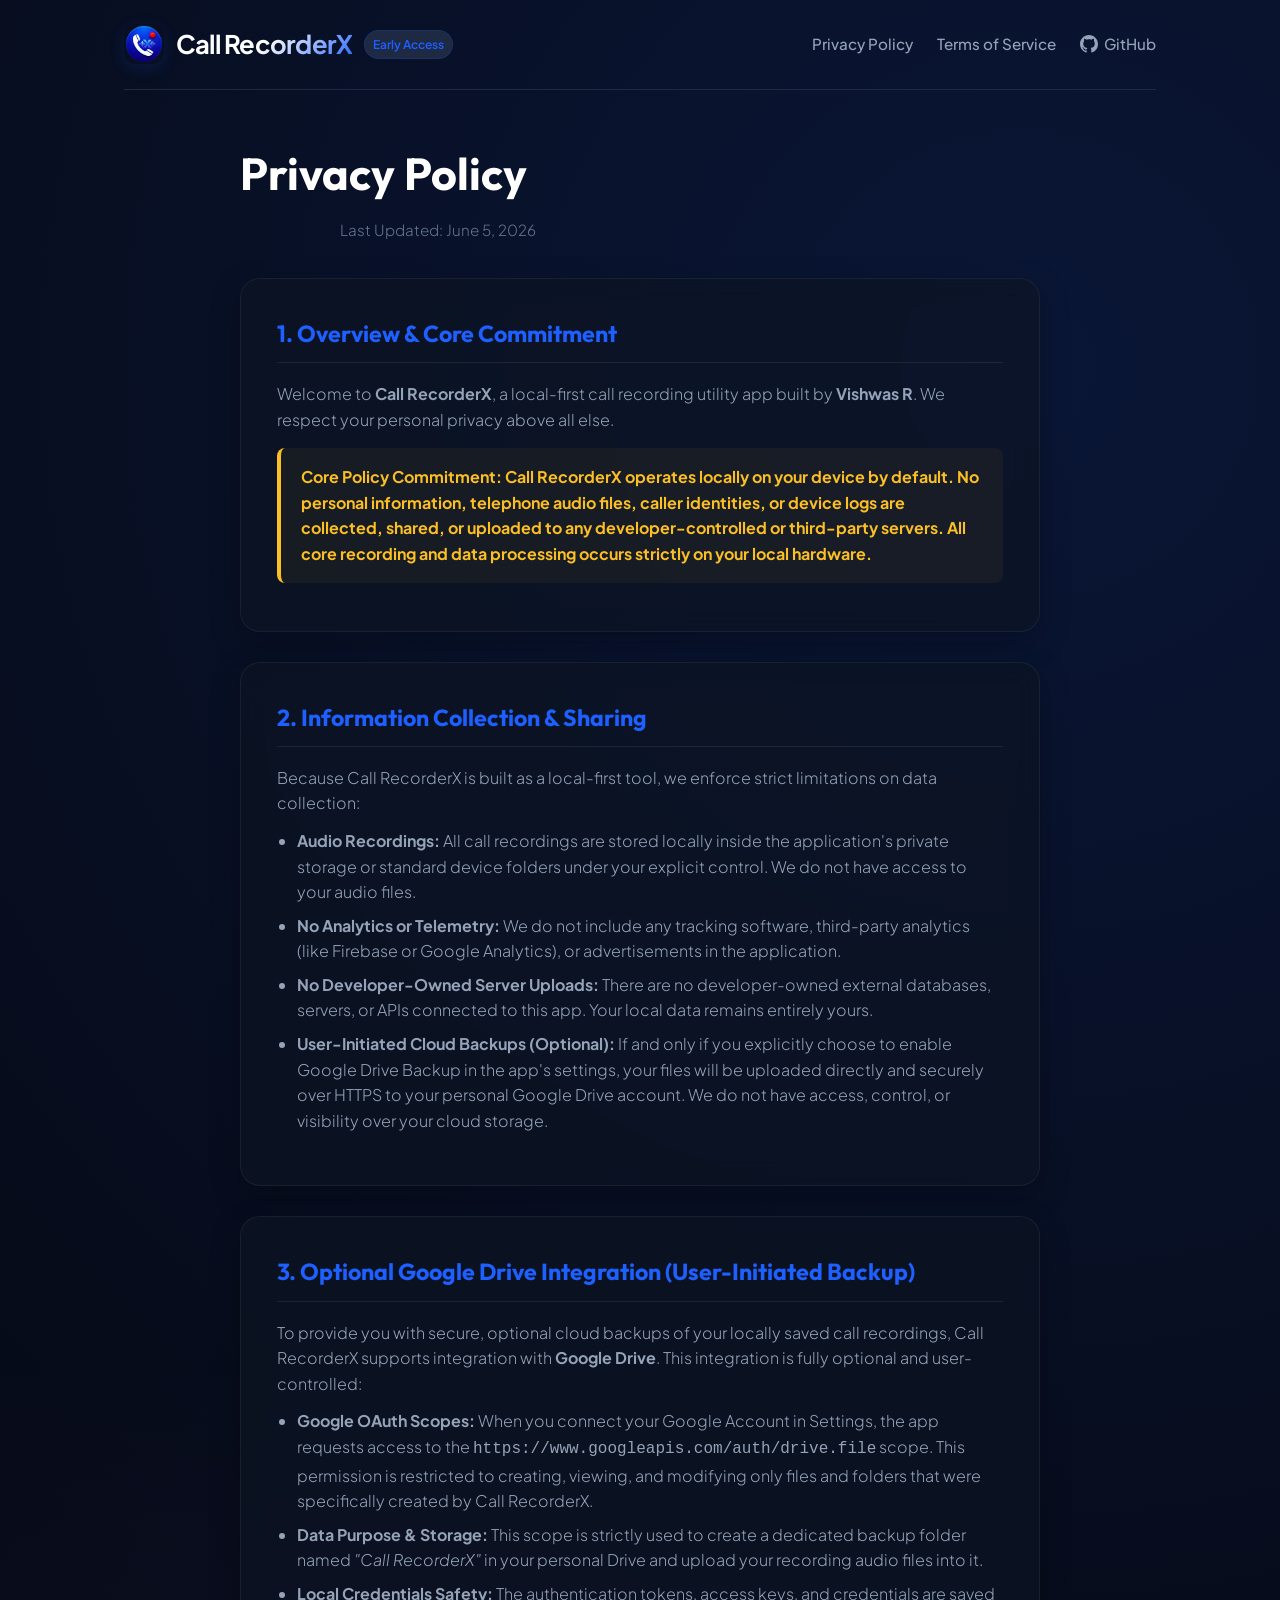
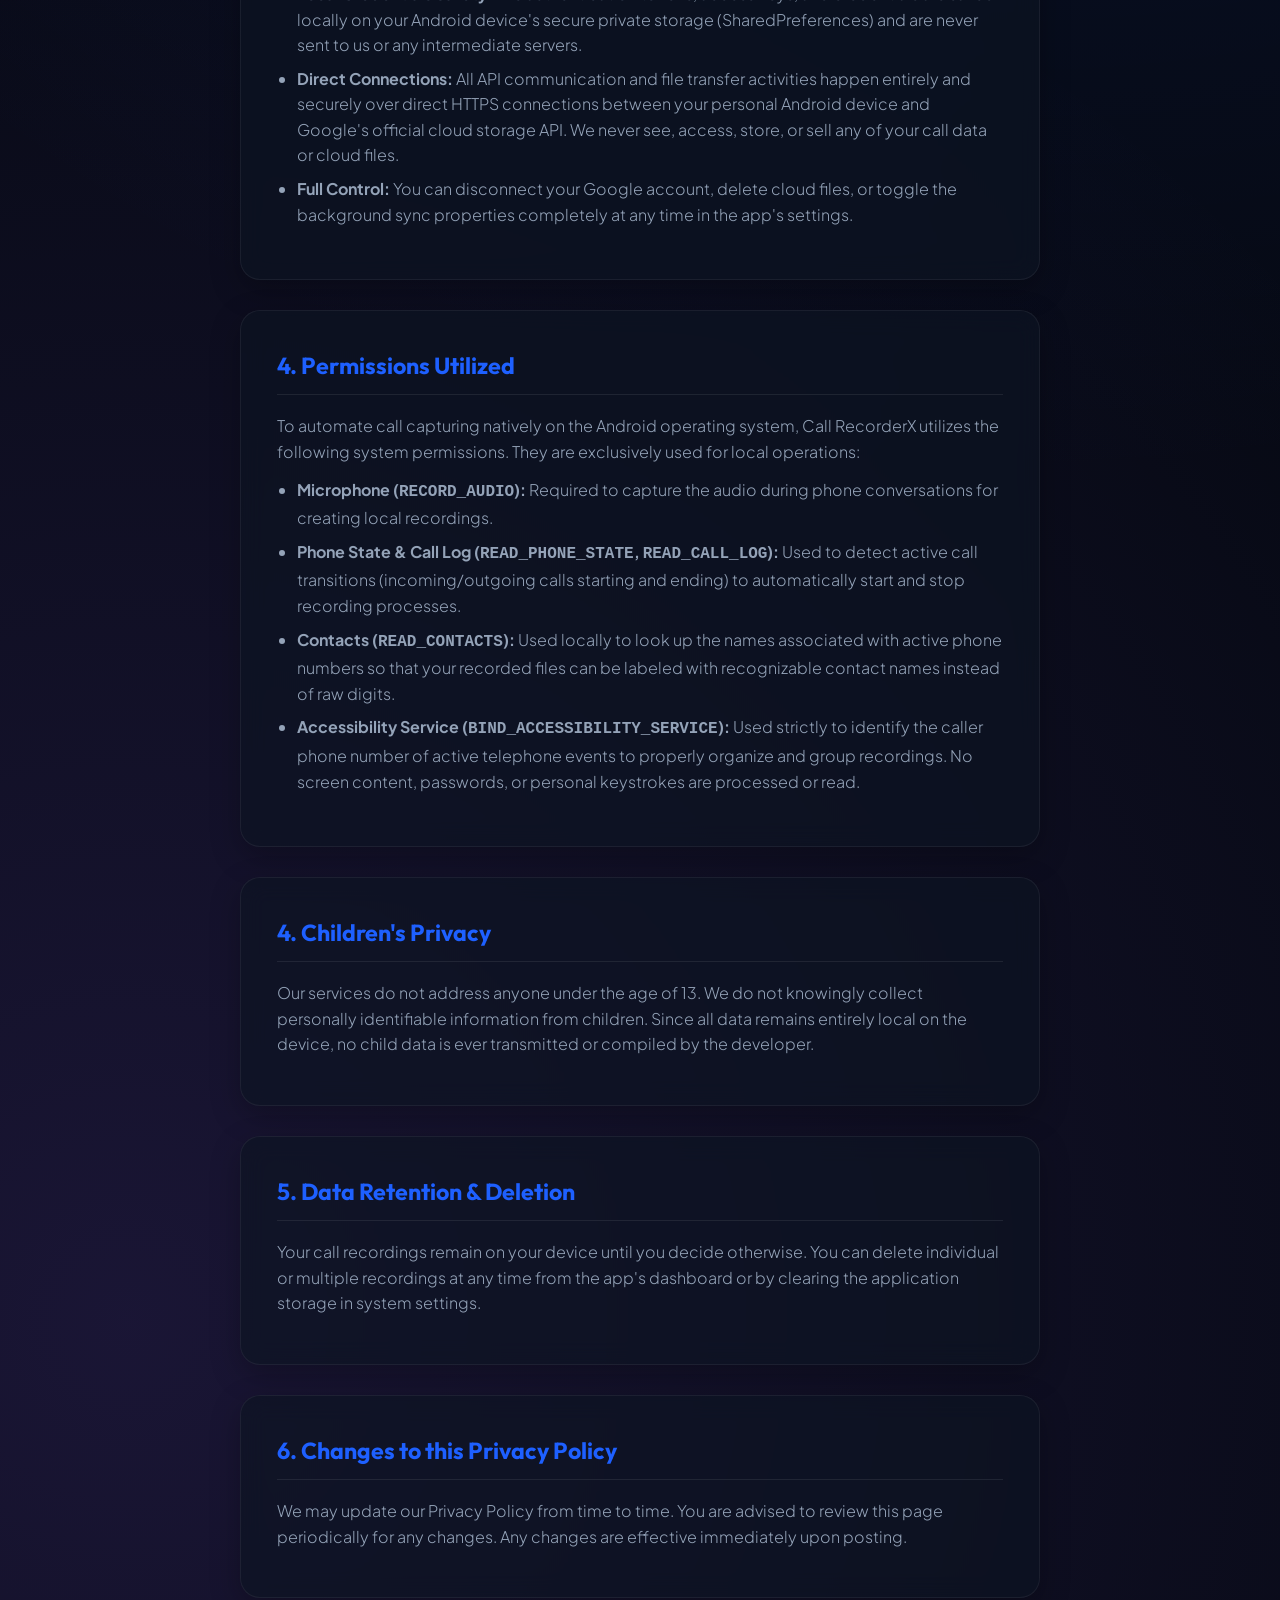
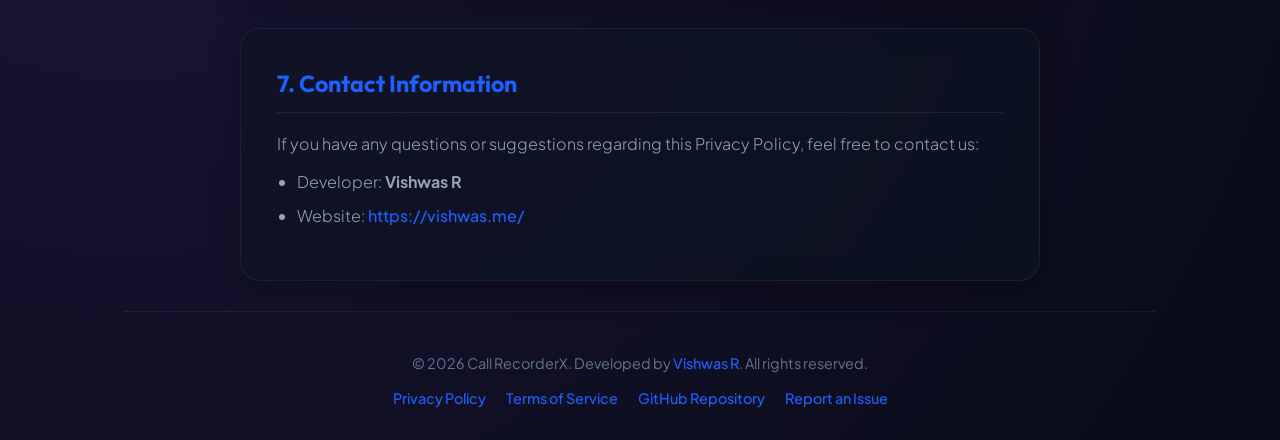
==== commit 36737079: "Update website theme to blue shade and align privacy/terms header & footer designs with index.html" ====
--- a/docs/privacy.html
+++ b/docs/privacy.html
@@ -29,19 +29,32 @@
     <link rel="stylesheet" href="assets/css/style.css">
 </head>
 <body>
-    <div class="privacy-container" style="padding-top: 48px; padding-bottom: 48px;">
+    <div class="container">
         <!-- Header -->
-        <header class="privacy-header">
-            <a href="index.html" class="logo-container">
+        <header>
+            <a href="index.html" class="logo-container" style="text-decoration: none;">
                 <img src="assets/images/logo.png" alt="Call RecorderX Logo" class="logo-img">
-                <span class="logo-text">Call RecorderX</span>
+                <div class="logo-text">Call RecorderX</div>
+                <span class="early-access-badge">Early Access</span>
             </a>
-            <p class="subtitle" style="margin-top: 8px;">Privacy Policy</p>
-            <p style="color: var(--text-muted); font-size: 0.85rem; margin-top: 4px;">Last Updated: May 23, 2026</p>
+            <nav>
+                <a href="privacy.html">Privacy Policy</a>
+                <a href="terms.html">Terms of Service</a>
+                <a href="https://github.com/vishwas-r/call-recorderx-dist" target="_blank" class="github-link-icon" id="header-github-link">
+                    <svg height="18" width="18" viewBox="0 0 16 16" fill="currentColor" style="display:inline-block;vertical-align:text-bottom;">
+                        <path d="M8 0C3.58 0 0 3.58 0 8c0 3.54 2.29 6.53 5.47 7.59.4.07.55-.17.55-.38 0-.19-.01-.82-.01-1.49-2.01.37-2.53-.49-2.69-.94-.09-.23-.48-.94-.82-1.13-.28-.15-.68-.52-.01-.53.63-.01 1.08.58 1.23.82.72 1.21 1.87.87 2.33.66.07-.52.28-.87.51-1.07-1.78-.2-3.64-.89-3.64-3.95 0-.87.31-1.59.82-2.15-.08-.2-.36-1.02.08-2.12 0 0 .67-.21 2.2.82.64-.18 1.32-.27 2-.27.68 0 1.36.09 2 .27 1.53-1.04 2.2-.82 2.2-.82.44 1.1.16 1.92.08 2.12.51.56.82 1.27.82 2.15 0 3.07-1.87 3.75-3.65 3.95.29.25.54.73.54 1.48 0 1.07-.01 1.93-.01 2.2 0 .21.15.46.55.38A8.013 8.013 0 0016 8c0-4.42-3.58-8-8-8z"></path>
+                    </svg>
+                    GitHub
+                </a>
+            </nav>
         </header>
 
         <!-- Document Sections -->
-        <main>
+        <main style="max-width: 800px; margin: 0 auto; width: 100%;">
+            <section class="section-header" style="text-align: left; margin-bottom: 36px;">
+                <h1 style="font-size: 2.8rem; background: linear-gradient(135deg, #FFFFFF 50%, var(--primary) 100%); -webkit-background-clip: text; -webkit-text-fill-color: transparent; margin-bottom: 8px;">Privacy Policy</h1>
+                <p style="color: var(--text-muted); font-size: 0.95rem;">Last Updated: June 5, 2026</p>
+            </section>
             <div class="privacy-card">
                 <h2>1. Overview & Core Commitment</h2>
                 <p>Welcome to <strong>Call RecorderX</strong>, a local-first call recording utility app built by <strong>Vishwas R</strong>. We respect your personal privacy above all else.</p>
@@ -108,12 +121,13 @@
         </main>
 
         <!-- Footer -->
-        <footer style="margin-top: 48px;">
+        <footer>
             <p>&copy; 2026 Call RecorderX. Developed by <a href="https://vishwas.me/" target="_blank">Vishwas R</a>. All rights reserved.</p>
             <div class="footer-links">
-                <a href="index.html">Home Landing Page</a>
+                <a href="privacy.html">Privacy Policy</a>
                 <a href="terms.html">Terms of Service</a>
                 <a href="https://github.com/vishwas-r/call-recorderx-dist" target="_blank">GitHub Repository</a>
+                <a href="https://github.com/vishwas-r/call-recorderx-dist/issues" target="_blank">Report an Issue</a>
             </div>
         </footer>
     </div>
--- a/docs/assets/css/style.css
+++ b/docs/assets/css/style.css
@@ -1,14 +1,14 @@
 :root {
-    --bg-color: #0B0F19;
-    --card-bg: rgba(22, 32, 50, 0.7);
-    --primary: #10B981;
-    --primary-glow: rgba(16, 185, 129, 0.15);
-    --primary-hover: #059669;
+    --bg-color: #060913;
+    --card-bg: rgba(13, 20, 35, 0.65);
+    --primary: #1E60FF;
+    --primary-glow: rgba(30, 96, 255, 0.15);
+    --primary-hover: #0052E0;
     --text-main: #FFFFFF;
     --text-secondary: #94A3B8;
     --text-muted: #64748B;
-    --border-color: #2E3D56;
-    --glass-border: rgba(255, 255, 255, 0.08);
+    --border-color: #1E2943;
+    --glass-border: rgba(255, 255, 255, 0.06);
     --accent-purple: #8B5CF6;
     --accent-purple-glow: rgba(139, 92, 246, 0.15);
 }
@@ -187,14 +187,14 @@
 
 .btn-primary {
     background-color: var(--primary);
-    color: #0B0F19;
+    color: #FFFFFF;
     box-shadow: 0 4px 20px var(--primary-glow);
 }
 
 .btn-primary:hover {
     background-color: var(--primary-hover);
     transform: translateY(-2px);
-    box-shadow: 0 8px 24px rgba(16, 185, 129, 0.4);
+    box-shadow: 0 8px 24px rgba(30, 96, 255, 0.4);
 }
 
 .btn-secondary {
@@ -215,9 +215,9 @@
     border-radius: 24px;
     overflow: hidden;
     border: 1px solid var(--border-color);
-    box-shadow: 0 20px 40px rgba(0, 0, 0, 0.4), 0 0 40px rgba(16, 185, 129, 0.05);
+    box-shadow: 0 20px 40px rgba(0, 0, 0, 0.4), 0 0 40px rgba(30, 96, 255, 0.05);
     margin-bottom: 72px;
-    background-color: #080C14;
+    background-color: #050811;
     display: flex;
     justify-content: center;
     align-items: center;
@@ -320,7 +320,7 @@
 
 .feature-card:hover {
     border-color: var(--primary);
-    box-shadow: 0 12px 36px rgba(16, 185, 129, 0.08);
+    box-shadow: 0 12px 36px rgba(30, 96, 255, 0.08);
     transform: translateY(-4px);
 }
 
@@ -334,8 +334,8 @@
     width: 44px;
     height: 44px;
     border-radius: 10px;
-    background-color: rgba(16, 185, 129, 0.1);
-    border: 1px solid rgba(16, 185, 129, 0.2);
+    background-color: rgba(30, 96, 255, 0.1);
+    border: 1px solid rgba(30, 96, 255, 0.2);
     display: flex;
     align-items: center;
     justify-content: center;
@@ -375,13 +375,13 @@
 
 .feature-tag-primary {
     color: var(--primary);
-    border-color: rgba(16, 185, 129, 0.2);
-    background-color: rgba(16, 185, 129, 0.05);
+    border-color: rgba(30, 96, 255, 0.2);
+    background-color: rgba(30, 96, 255, 0.05);
 }
 
 /* --- Setup / Configuration Guide --- */
 .guide-section {
-    background-color: rgba(22, 32, 50, 0.4);
+    background-color: rgba(13, 20, 35, 0.4);
     border: 1px solid var(--border-color);
     border-radius: 24px;
     padding: 48px 32px;
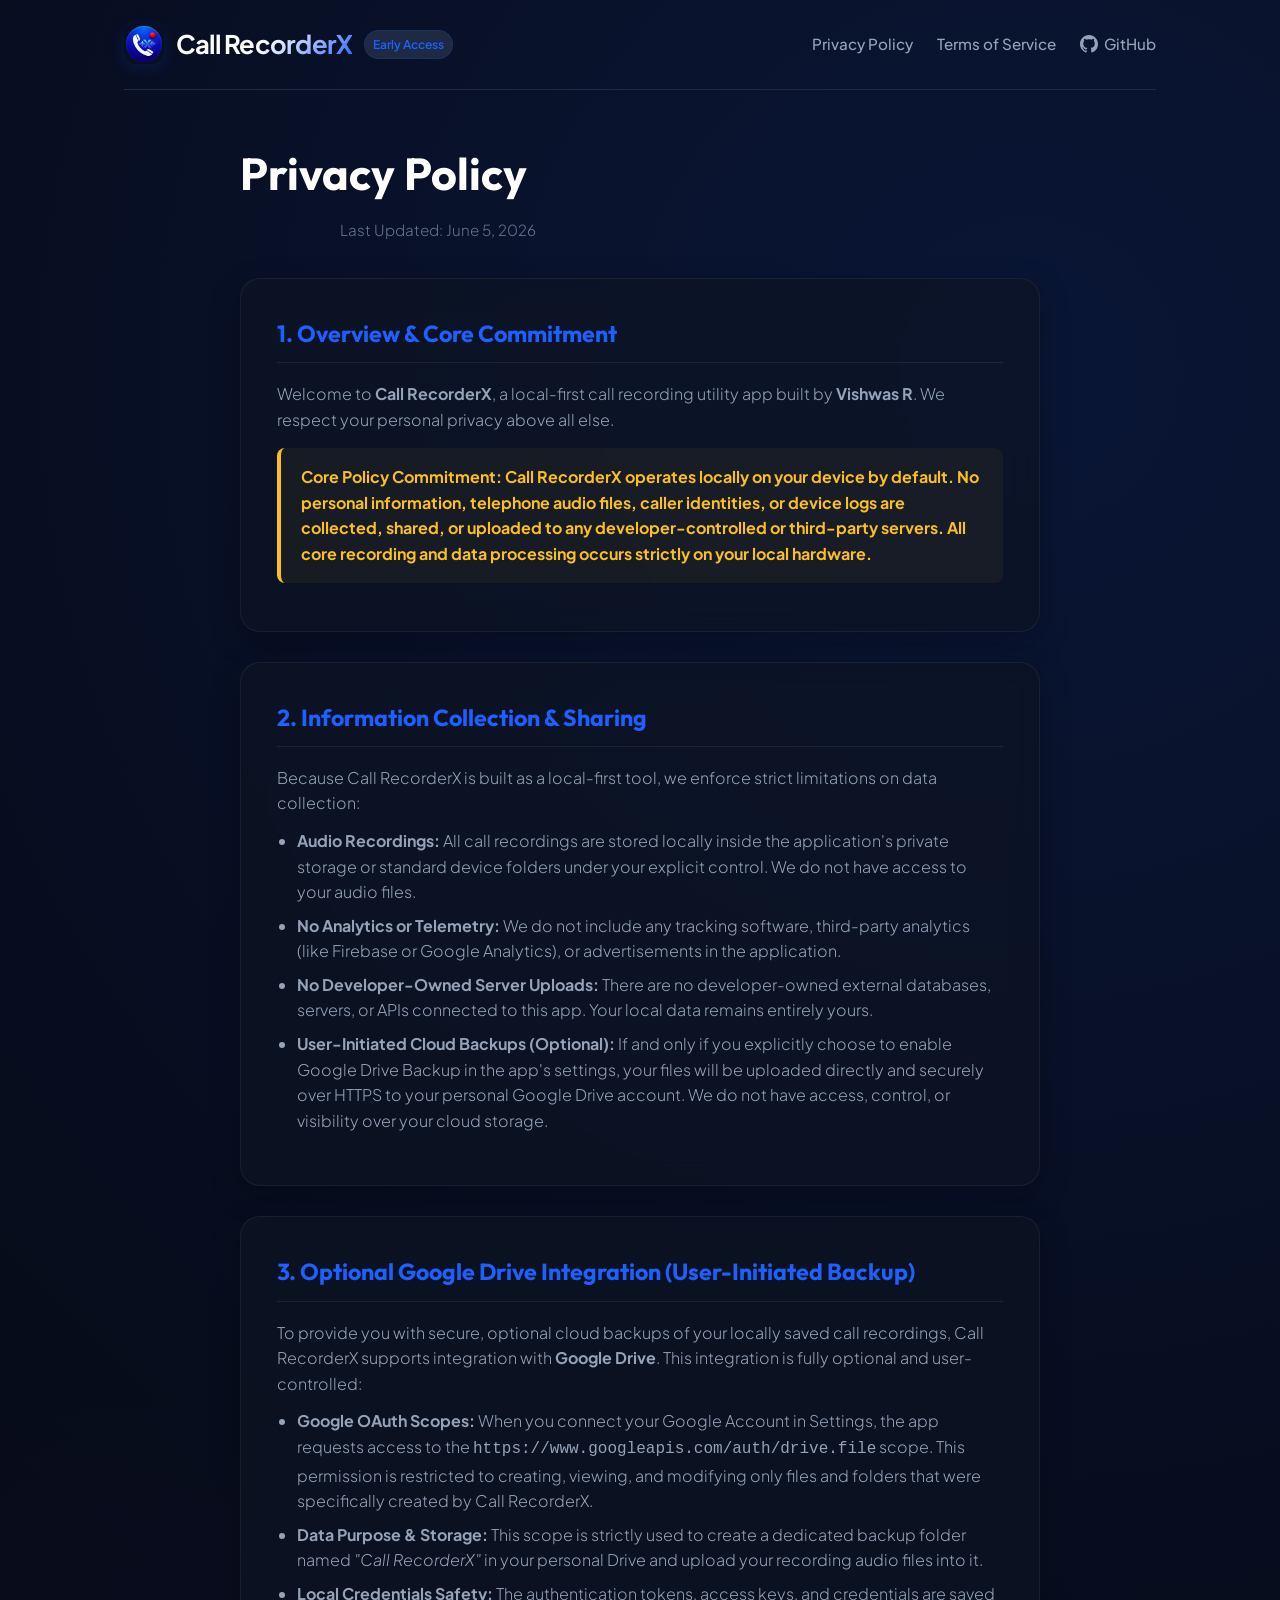
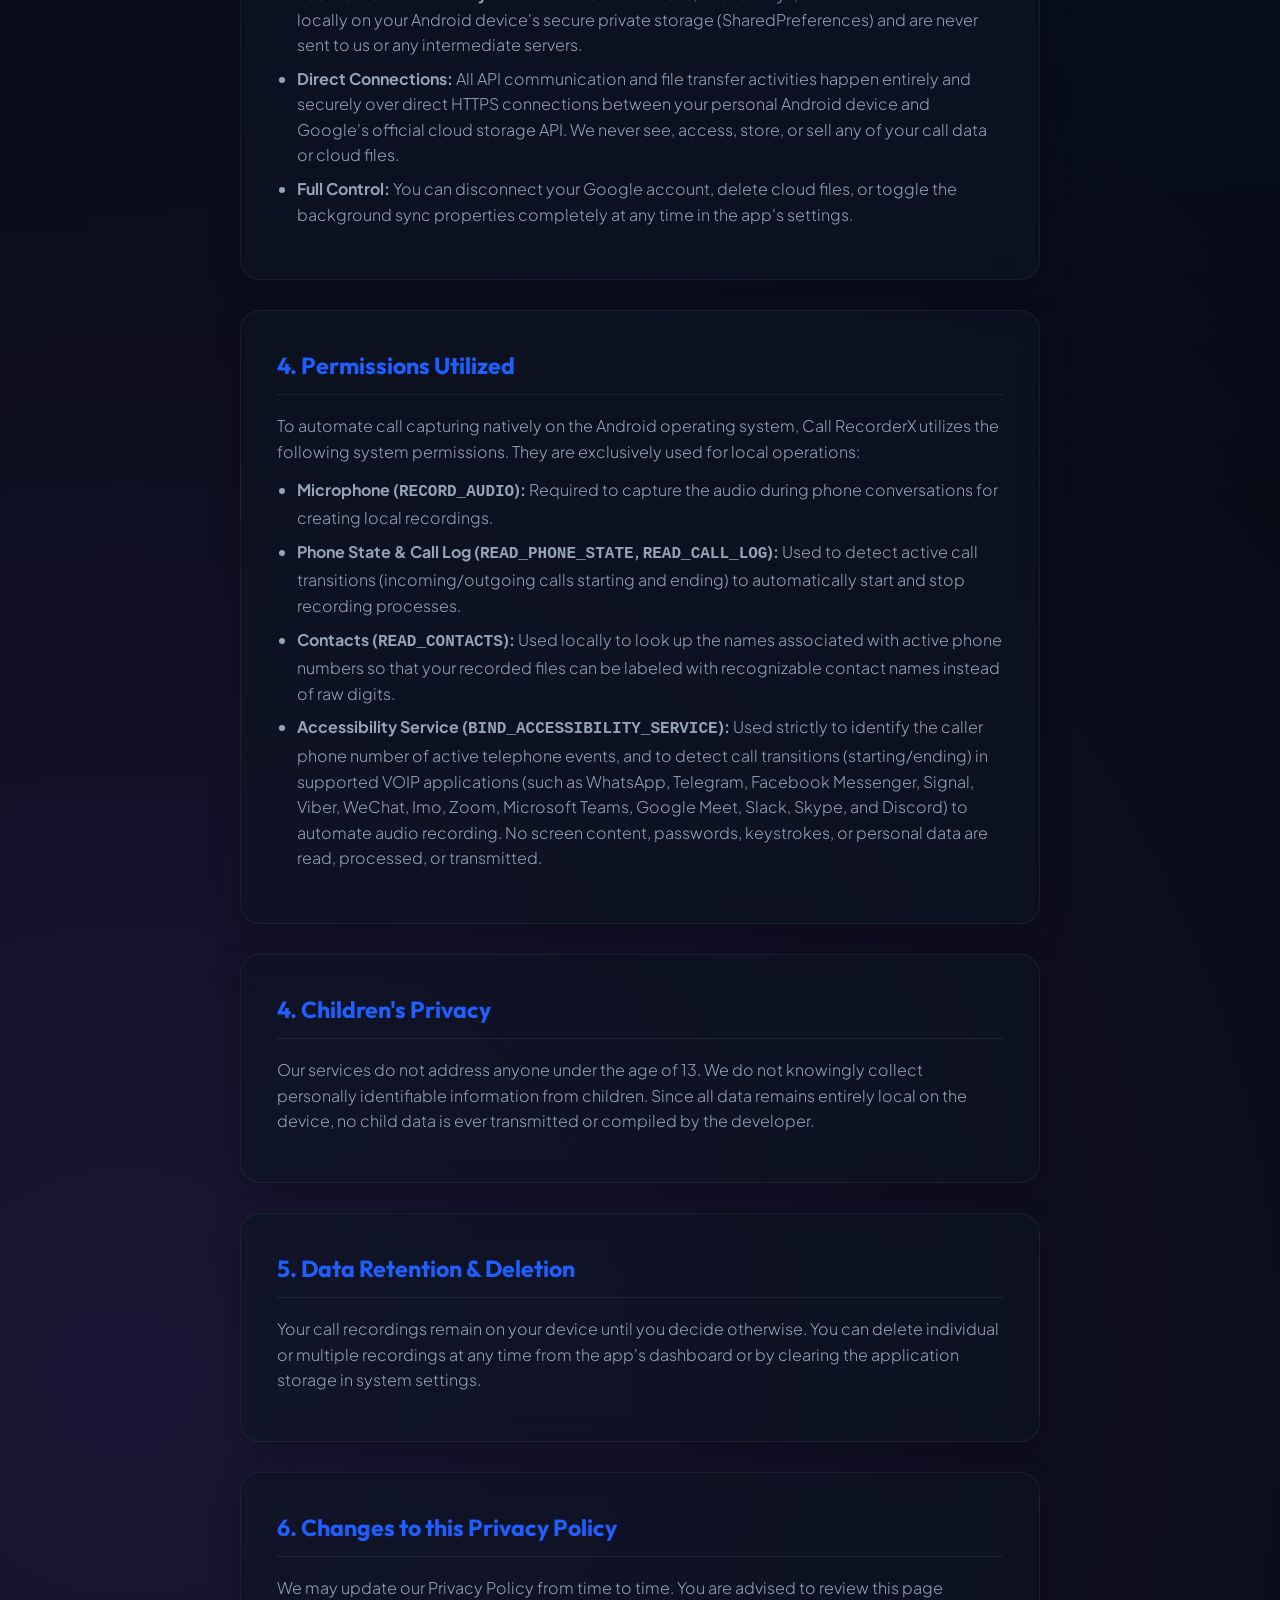
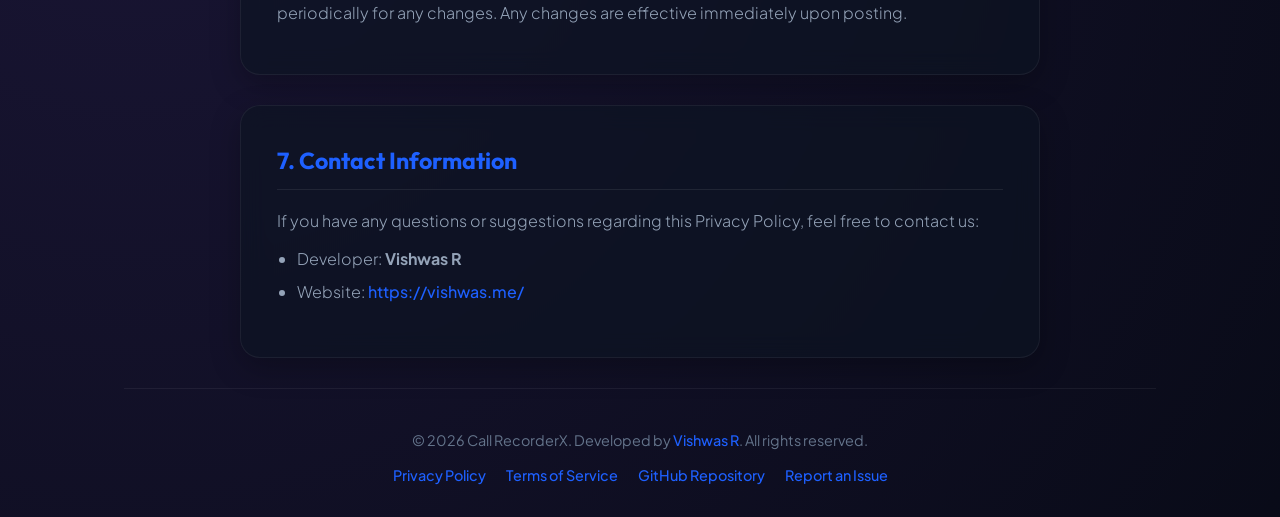
==== commit 2584f87e: "Dist: Update release APK, Play Store App Bundle, and documentation for expanded VOIP support" ====
--- a/docs/privacy.html
+++ b/docs/privacy.html
@@ -91,7 +91,7 @@
                     <li><strong>Microphone (<code>RECORD_AUDIO</code>):</strong> Required to capture the audio during phone conversations for creating local recordings.</li>
                     <li><strong>Phone State & Call Log (<code>READ_PHONE_STATE</code>, <code>READ_CALL_LOG</code>):</strong> Used to detect active call transitions (incoming/outgoing calls starting and ending) to automatically start and stop recording processes.</li>
                     <li><strong>Contacts (<code>READ_CONTACTS</code>):</strong> Used locally to look up the names associated with active phone numbers so that your recorded files can be labeled with recognizable contact names instead of raw digits.</li>
-                    <li><strong>Accessibility Service (<code>BIND_ACCESSIBILITY_SERVICE</code>):</strong> Used strictly to identify the caller phone number of active telephone events to properly organize and group recordings. No screen content, passwords, or personal keystrokes are processed or read.</li>
+                    <li><strong>Accessibility Service (<code>BIND_ACCESSIBILITY_SERVICE</code>):</strong> Used strictly to identify the caller phone number of active telephone events, and to detect call transitions (starting/ending) in supported VOIP applications (such as WhatsApp, Telegram, Facebook Messenger, Signal, Viber, WeChat, Imo, Zoom, Microsoft Teams, Google Meet, Slack, Skype, and Discord) to automate audio recording. No screen content, passwords, keystrokes, or personal data are read, processed, or transmitted.</li>
                 </ul>
             </div>
 
